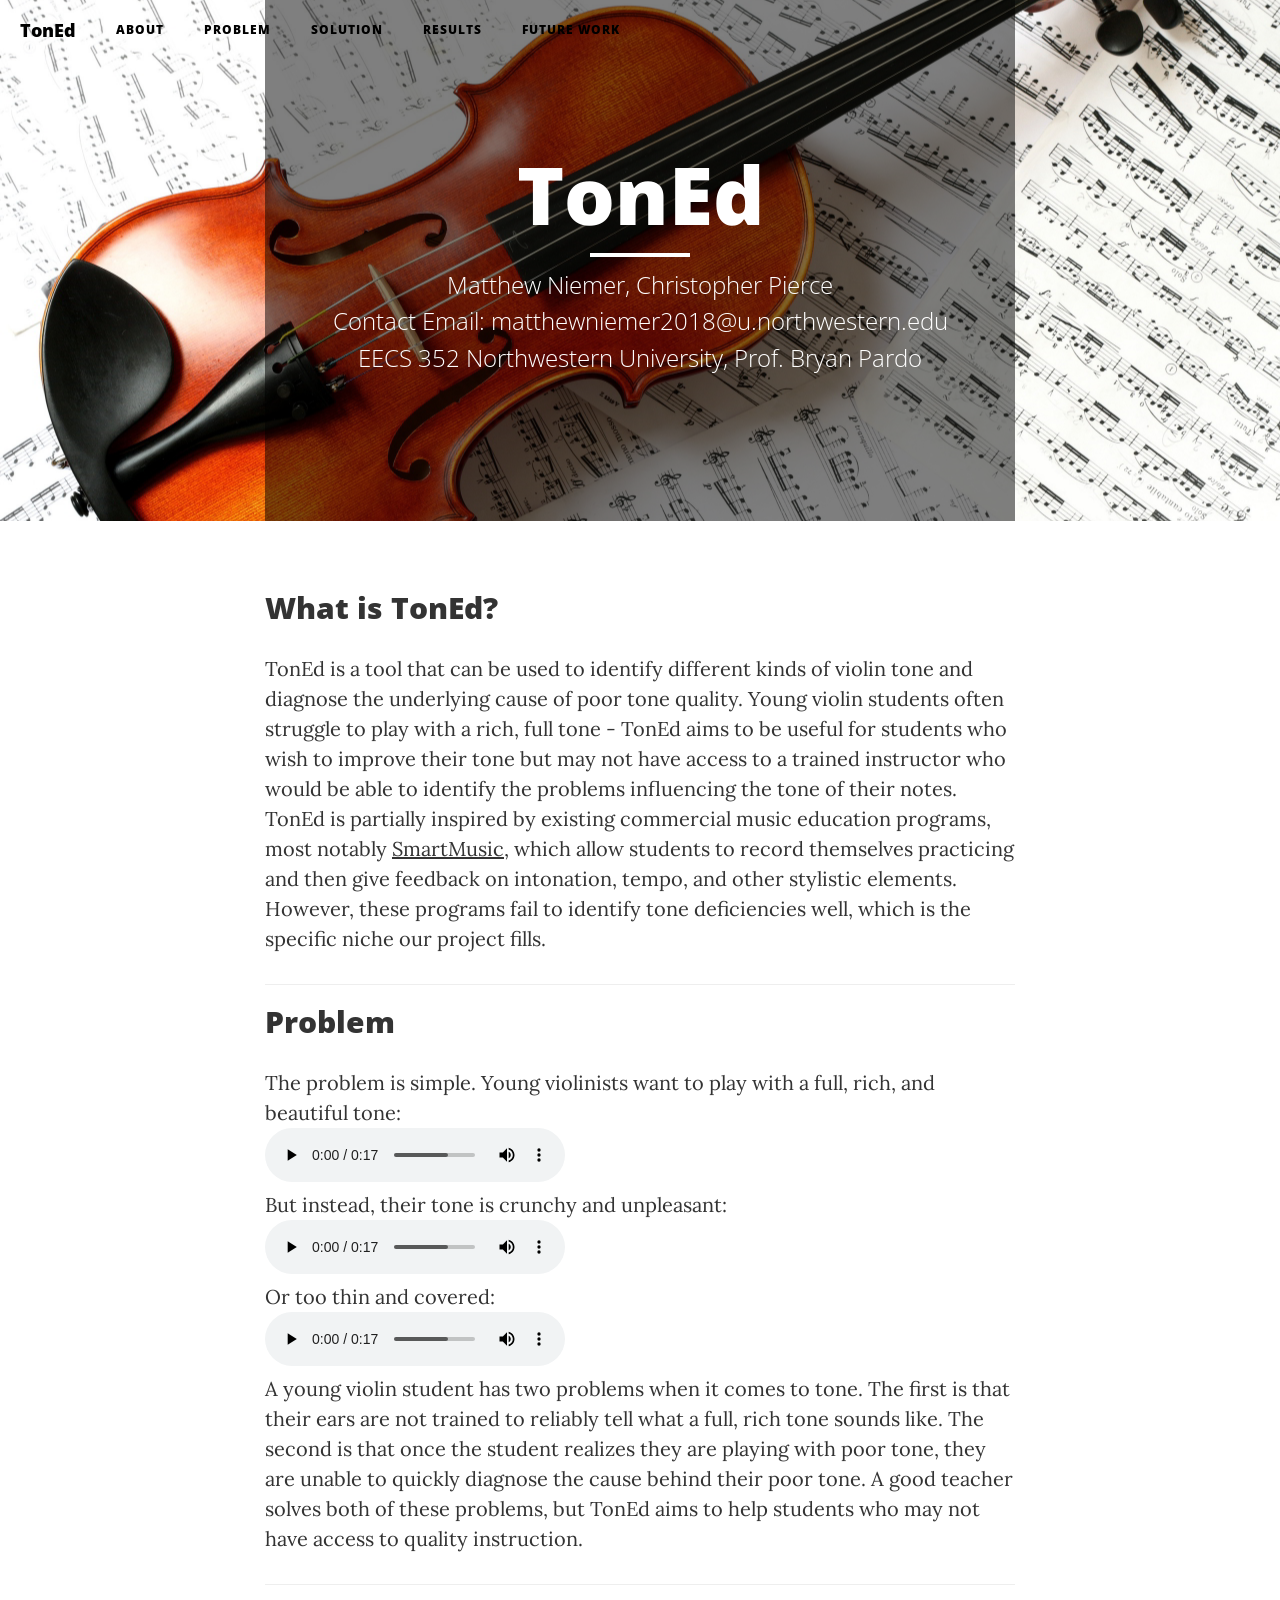
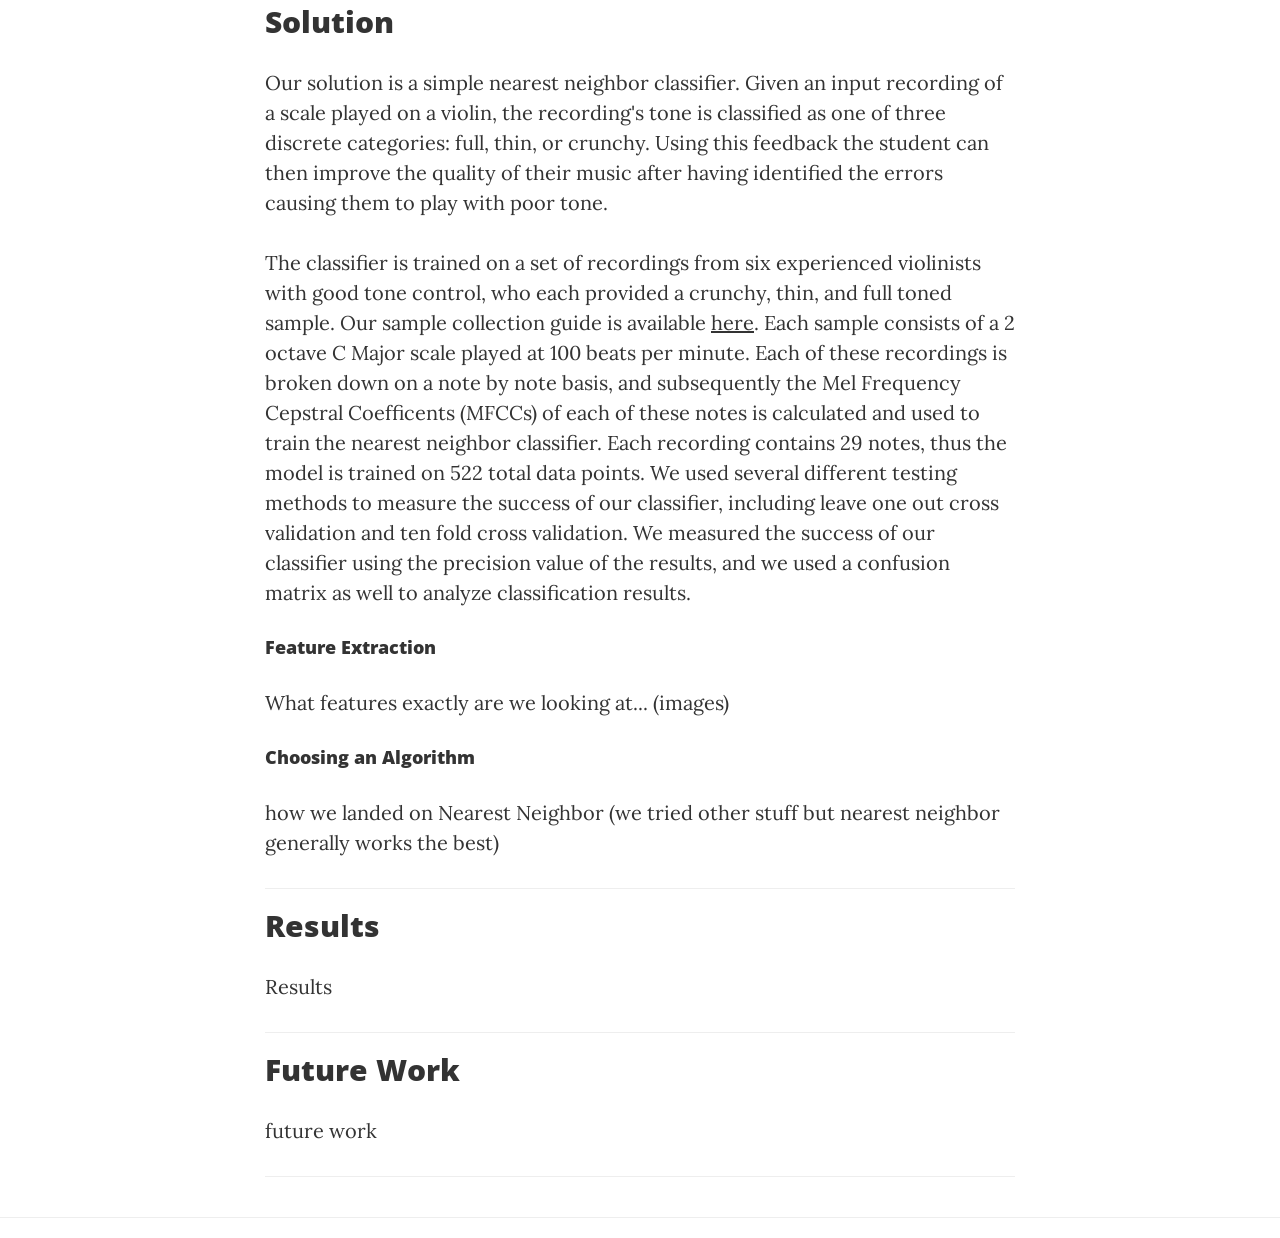
==== Website/index.html @ 3c1599a1 "add website content" ====
<!DOCTYPE html>
<html lang="en">

<head>

    <meta charset="utf-8">
    <meta http-equiv="X-UA-Compatible" content="IE=edge">
    <meta name="viewport" content="width=device-width, initial-scale=1">
    <meta name="description" content="">
    <meta name="author" content="">

    <title>TonEd: EECS 352 WQ 2017</title>

    <!-- Bootstrap Core CSS -->
    <link href="vendor/bootstrap/css/bootstrap.min.css" rel="stylesheet">

    <!-- Theme CSS -->
    <link href="css/clean-blog.css" rel="stylesheet">

    <!-- Custom Fonts -->
    <link href="vendor/font-awesome/css/font-awesome.min.css" rel="stylesheet" type="text/css">
    <link href='https://fonts.googleapis.com/css?family=Lora:400,700,400italic,700italic' rel='stylesheet' type='text/css'>
    <link href='https://fonts.googleapis.com/css?family=Open+Sans:300italic,400italic,600italic,700italic,800italic,400,300,600,700,800' rel='stylesheet' type='text/css'>

    <!-- HTML5 Shim and Respond.js IE8 support of HTML5 elements and media queries -->
    <!-- WARNING: Respond.js doesn't work if you view the page via file:// -->
    <!--[if lt IE 9]>
        <script src="https://oss.maxcdn.com/libs/html5shiv/3.7.0/html5shiv.js"></script>
        <script src="https://oss.maxcdn.com/libs/respond.js/1.4.2/respond.min.js"></script>
    <![endif]-->

</head>

<body>
    <nav class="navbar navbar-default navbar-custom navbar-fixed-top">
        <div class="container-fluid">
            <!-- Brand and toggle get grouped for better mobile display -->
            <div class="navbar-header page-scroll">
                <button type="button" class="navbar-toggle" data-toggle="collapse" data-target="#bs-example-navbar-collapse-1">
                    <span class="sr-only">Toggle navigation</span>
                    Menu <i class="fa fa-bars"></i>
                </button>
                <a class="navbar-brand" href="index.html">TonEd</a>
            </div>

            <!-- Collect the nav links, forms, and other content for toggling -->
            <div class="collapse navbar-collapse" id="bs-example-navbar-collapse-1">
                <ul class="nav navbar-nav navbar-left">
                    <li>
                        <a href="#About">About</a>
                    </li>
                    <li>
                        <a href="#Problem">Problem</a>
                    </li>
                    <li>
                        <a href="#Solution">Solution</a>
                    </li>
                    <li>
                        <a href="#Results">Results</a>
                    </li>
                    <li>
                        <a href="#FutureWork">Future Work</a>
                    </li>
                </ul>
            </div>
            <!-- /.navbar-collapse -->
        </div>
        <!-- /.container -->
    </nav>
    <!-- Page Header -->
    <!-- Set your background image for this header on the line below. -->
    <header class="intro-header" style="background-image: url('img/violin.jpg')">
        <div class="container">
            <div class="row">
                <div class="col-lg-8 col-lg-offset-2 col-md-10 col-md-offset-1">
                    <div class="site-heading">
                        <h1>TonEd</h1>
                        <hr class="small">
                        <span class="subheading">Matthew Niemer, Christopher Pierce</span>
                        <span class="subheading">Contact Email: matthewniemer2018@u.northwestern.edu</span>
                        <span class="subheading">EECS 352 Northwestern University, Prof. Bryan Pardo</span>
                    </div>
                </div>
            </div>
        </div>
    </header>

    <!-- Main Content -->
    <div class="container">
        <div class="row">
            <div class="col-lg-8 col-lg-offset-2 col-md-10 col-md-offset-1">
                <div class="post-preview">
                    <h2 class="post-title" id="About">
                        What is TonEd?
                    </h2>
                    <p> TonEd is a tool that can be used to identify different kinds of violin tone and diagnose the underlying cause of poor tone quality. Young violin students often struggle to play with a rich, full tone - TonEd aims to be useful for students who wish to improve their tone but may not have access to a trained instructor who would be able to identify the problems influencing the tone of their notes. TonEd is partially inspired by existing commercial music education programs, most notably <a href="http://smartmusic.com">SmartMusic</a>, which allow students to record themselves practicing and then give feedback on intonation, tempo, and other stylistic elements. However, these programs fail to identify tone deficiencies well, which is the specific niche our project fills. </p>
                </div>
                <hr>
                 <div class="post-preview">
                    <h2 class="post-title" id="Problem">
                        Problem

                    </h2>
                    <p> The problem is simple. Young violinists want to play with a full, rich, and beautiful tone:
                    <br>
                    <audio controls>
                    <source src = "../samples/MeganRenner_Full.wav" type = "audio/wav">
                    </audio>
                    <br>
                    But instead, their tone is crunchy and unpleasant:
                    <br>
                    <audio controls>
                    <source src = "../samples/JonHuang_Crunchy.wav" type = "audio/wav">
                    </audio>
                    <br>
                    Or too thin and covered:
                    <br>
                    <audio controls>
                    <source src = "../samples/JonHuang_Thin.wav" type = "audio/wav">
                    </audio>
                    <br>
                    A young violin student has two problems when it comes to tone. The first is that their ears are not trained to reliably tell what a full, rich tone sounds like. The second is that once the student realizes they are playing with poor tone, they are unable to quickly diagnose the cause behind their poor tone. A good teacher solves both of these problems, but TonEd aims to help students who may not have access to quality instruction.
                    </p>
                </div>
                <hr>
                <div class="post-preview">
                    <h2 class="post-title" id="Solution">
                        Solution
                    </h2>
                    <p> Our solution is a simple nearest neighbor classifier. Given an input recording of a scale played on a violin, the recording's tone is classified as one of three discrete categories: full, thin, or crunchy. Using this feedback the student can then improve the quality of their music after having identified the errors causing them to play with poor tone. 
                    </p>
                    <p>
                    The classifier is trained on a set of recordings from six experienced violinists with good tone control, who each provided a crunchy, thin, and full toned sample. Our sample collection guide is available <a href="TonEdSampleCollection.pdf">here</a>. Each sample consists of a 2 octave C Major scale played at 100 beats per minute. Each of these recordings is broken down on a note by note basis, and subsequently the Mel Frequency Cepstral Coefficents (MFCCs) of each of these notes is calculated and used to train the nearest neighbor classifier. Each recording contains 29 notes, thus the model is trained on 522 total data points. We used several different testing methods to measure the success of our classifier, including leave one out cross validation and ten fold cross validation. We measured the success of our classifier using the precision value of the results, and we used a confusion matrix as well to analyze classification results.
                    </p>
                    <h4>
                    Feature Extraction
                    </h4>
                    <p>
                    What features exactly are we looking at... (images)
                    </p>
                    <h4>
                    Choosing an Algorithm
                    </h4>
                    <p>
                    how we landed on Nearest Neighbor (we tried other stuff but nearest neighbor generally works the best)
                    </p>

                </div>
                <hr>
                <div class="post-preview">
                    <h2 class="post-title" id="Results">
                        Results
                    </h2>
                    <p> Results
                    </p>
                </div>
                <hr>
                <div class="post-preview">
                    <h2 class="post-title" id="FutureWork">
                        Future Work
                    </h2>
                    <p> future work 
                    </p>
                </div>
                <hr>

            </div>
        </div>
    </div>

    <hr>

    <!-- jQuery -->
    <script src="vendor/jquery/jquery.min.js"></script>

    <!-- Bootstrap Core JavaScript -->
    <script src="vendor/bootstrap/js/bootstrap.min.js"></script>

    <!-- Contact Form JavaScript -->
    <script src="js/jqBootstrapValidation.js"></script>
    <script src="js/contact_me.js"></script>

    <!-- Theme JavaScript -->
    <script src="js/clean-blog.min.js"></script>

</body>

</html>
---- Website/css/clean-blog.css ----
/*!
 * Start Bootstrap - Clean Blog v3.3.7+1 (http://startbootstrap.com/template-overviews/clean-blog)
 * Copyright 2013-2017 Start Bootstrap
 * Licensed under MIT (https://github.com/BlackrockDigital/startbootstrap/blob/gh-pages/LICENSE)
 */
body {
  font-family: 'Lora', 'Times New Roman', serif;
  font-size: 20px;
  color: #333333;
}
p {
  line-height: 1.5;
  margin: 30px 0;
}
p a {
  text-decoration: underline;
}
h1,
h2,
h3,
h4,
h5,
h6 {
  font-family: 'Open Sans', 'Helvetica Neue', Helvetica, Arial, sans-serif;
  font-weight: 800;
}
a {
  color: #333333;
}
a:hover,
a:focus {
  color: #0085A1;
}
a img:hover,
a img:focus {
  cursor: zoom-in;
}
blockquote {
  color: #777777;
  font-style: italic;
}
hr.small {
  max-width: 100px;
  margin: 15px auto;
  border-width: 4px;
  border-color: white;
}
.navbar-custom {
  position: absolute;
  top: 0;
  left: 0;
  width: 100%;
  z-index: 3;
  font-family: 'Open Sans', 'Helvetica Neue', Helvetica, Arial, sans-serif;
}
.navbar-custom .navbar-brand {
  font-weight: 800;
}
.navbar-custom .navbar-header .navbar-toggle {
  color: black;
  font-weight: 800;
  text-transform: uppercase;
  font-size: 12px;
}
.navbar-custom .nav li a {
  text-transform: uppercase;
  font-size: 12px;
  font-weight: 800;
  letter-spacing: 1px;
}
@media only screen and (min-width: 768px) {
  .navbar-custom {
    background: transparent;
    border-bottom: 1px solid transparent;
  }
  .navbar-custom .navbar-brand {
    color: black;
    padding: 20px;
  }
  .navbar-custom .navbar-brand:hover,
  .navbar-custom .navbar-brand:focus {
    color: gray;
  }
  .navbar-custom .nav li a {
    color: black;
    padding: 20px;
  }
  .navbar-custom .nav li a:hover,
  .navbar-custom .nav li a:focus {
    color: gray;
  }
  .navbar-custom .nav li ul.dropdown-menu a {
    color: #333333;
  }
  .navbar-custom .nav li ul.dropdown-menu a:hover,
  .navbar-custom .nav li ul.dropdown-menu a:focus {
    color: gray;
  }
}
@media only screen and (min-width: 1170px) {
  .navbar-custom {
    -webkit-transition: background-color 0.3s;
    -moz-transition: background-color 0.3s;
    transition: background-color 0.3s;
    /* Force Hardware Acceleration in WebKit */
    -webkit-transform: translate3d(0, 0, 0);
    -moz-transform: translate3d(0, 0, 0);
    -ms-transform: translate3d(0, 0, 0);
    -o-transform: translate3d(0, 0, 0);
    transform: translate3d(0, 0, 0);
    -webkit-backface-visibility: hidden;
    backface-visibility: hidden;
  }
  .navbar-custom.is-fixed {
    /* when the user scrolls down, we hide the header right above the viewport */
    position: fixed;
    top: -61px;
    background-color: rgba(255, 255, 255, 0.9);
    border-bottom: 1px solid #f2f2f2;
    -webkit-transition: -webkit-transform 0.3s;
    -moz-transition: -moz-transform 0.3s;
    transition: transform 0.3s;
  }
  .navbar-custom.is-fixed .navbar-brand {
    color: #333333;
  }
  .navbar-custom.is-fixed .navbar-brand:hover,
  .navbar-custom.is-fixed .navbar-brand:focus {
    color: gray;
  }
  .navbar-custom.is-fixed .nav li a {
    color: #333333;
  }
  .navbar-custom.is-fixed .nav li a:hover,
  .navbar-custom.is-fixed .nav li a:focus {
    color: gray;
  }
  .navbar-custom.is-visible {
    /* if the user changes the scrolling direction, we show the header */
    -webkit-transform: translate3d(0, 100%, 0);
    -moz-transform: translate3d(0, 100%, 0);
    -ms-transform: translate3d(0, 100%, 0);
    -o-transform: translate3d(0, 100%, 0);
    transform: translate3d(0, 100%, 0);
  }
}
.intro-header {
  background-color: #777777;
  background: no-repeat center center;
  background-attachment: scroll;
  -webkit-background-size: cover;
  -moz-background-size: cover;
  background-size: cover;
  -o-background-size: cover;
  margin-bottom: 50px;
}
.intro-header .site-heading,
.intro-header .post-heading,
.intro-header .page-heading {
  padding: 100px 0 50px;
  color: white;
  background-color: rgba(0,0,0,0.5);

}
@media only screen and (min-width: 768px) {
  .intro-header .site-heading,
  .intro-header .post-heading,
  .intro-header .page-heading {
    padding: 150px 0;
  }
}
.intro-header .site-heading,
.intro-header .page-heading {
  text-align: center;
}
.intro-header .site-heading h1,
.intro-header .page-heading h1 {
  margin-top: 0;
  font-size: 50px;
}
.intro-header .site-heading .subheading,
.intro-header .page-heading .subheading {
  font-size: 24px;
  line-height: 1.1;
  display: block;
  font-family: 'Open Sans', 'Helvetica Neue', Helvetica, Arial, sans-serif;
  font-weight: 300;
  margin: 10px 0 0;
}
@media only screen and (min-width: 768px) {
  .intro-header .site-heading h1,
  .intro-header .page-heading h1 {
    font-size: 80px;
  }
}
.intro-header .post-heading h1 {
  font-size: 35px;
}
.intro-header .post-heading .subheading,
.intro-header .post-heading .meta {
  line-height: 1.1;
  display: block;
}
.intro-header .post-heading .subheading {
  font-family: 'Open Sans', 'Helvetica Neue', Helvetica, Arial, sans-serif;
  font-size: 24px;
  margin: 10px 0 30px;
  font-weight: 600;
}
.intro-header .post-heading .meta {
  font-family: 'Lora', 'Times New Roman', serif;
  font-style: italic;
  font-weight: 300;
  font-size: 20px;
}
.intro-header .post-heading .meta a {
  color: white;
}
@media only screen and (min-width: 768px) {
  .intro-header .post-heading h1 {
    font-size: 55px;
  }
  .intro-header .post-heading .subheading {
    font-size: 30px;
  }
}
.post-preview > a {
  color: #333333;
}
.post-preview > a:hover,
.post-preview > a:focus {
  text-decoration: none;
  color: #0085A1;
}
.post-preview > a > .post-title {
  font-size: 30px;
  margin-top: 30px;
  margin-bottom: 10px;
}
.post-preview > a > .post-subtitle {
  margin: 0;
  font-weight: 300;
  margin-bottom: 10px;
}
.post-preview > .post-meta {
  color: #777777;
  font-size: 18px;
  font-style: italic;
  margin-top: 0;
}
.post-preview > .post-meta > a {
  text-decoration: none;
  color: #333333;
}
.post-preview > .post-meta > a:hover,
.post-preview > .post-meta > a:focus {
  color: #0085A1;
  text-decoration: underline;
}
@media only screen and (min-width: 768px) {
  .post-preview > a > .post-title {
    font-size: 36px;
  }
}
.section-heading {
  font-size: 36px;
  margin-top: 60px;
  font-weight: 700;
}
.caption {
  text-align: center;
  font-size: 14px;
  padding: 10px;
  font-style: italic;
  margin: 0;
  display: block;
  border-bottom-right-radius: 5px;
  border-bottom-left-radius: 5px;
}
footer {
  padding: 50px 0 65px;
}
footer .list-inline {
  margin: 0;
  padding: 0;
}
footer .copyright {
  font-size: 14px;
  text-align: center;
  margin-bottom: 0;
}
.floating-label-form-group {
  font-size: 14px;
  position: relative;
  margin-bottom: 0;
  padding-bottom: 0.5em;
  border-bottom: 1px solid #eeeeee;
}
.floating-label-form-group input,
.floating-label-form-group textarea {
  z-index: 1;
  position: relative;
  padding-right: 0;
  padding-left: 0;
  border: none;
  border-radius: 0;
  font-size: 1.5em;
  background: none;
  box-shadow: none !important;
  resize: none;
}
.floating-label-form-group label {
  display: block;
  z-index: 0;
  position: relative;
  top: 2em;
  margin: 0;
  font-size: 0.85em;
  line-height: 1.764705882em;
  vertical-align: middle;
  vertical-align: baseline;
  opacity: 0;
  -webkit-transition: top 0.3s ease,opacity 0.3s ease;
  -moz-transition: top 0.3s ease,opacity 0.3s ease;
  -ms-transition: top 0.3s ease,opacity 0.3s ease;
  transition: top 0.3s ease,opacity 0.3s ease;
}
.floating-label-form-group::not(:first-child) {
  padding-left: 14px;
  border-left: 1px solid #eeeeee;
}
.floating-label-form-group-with-value label {
  top: 0;
  opacity: 1;
}
.floating-label-form-group-with-focus label {
  color: #0085A1;
}
form .row:first-child .floating-label-form-group {
  border-top: 1px solid #eeeeee;
}
.btn {
  font-family: 'Open Sans', 'Helvetica Neue', Helvetica, Arial, sans-serif;
  text-transform: uppercase;
  font-size: 14px;
  font-weight: 800;
  letter-spacing: 1px;
  border-radius: 0;
  padding: 15px 25px;
}
.btn-lg {
  font-size: 16px;
  padding: 25px 35px;
}
.btn-default:hover,
.btn-default:focus {
  background-color: #0085A1;
  border: 1px solid #0085A1;
  color: white;
}
.pager {
  margin: 20px 0 0;
}
.pager li > a,
.pager li > span {
  font-family: 'Open Sans', 'Helvetica Neue', Helvetica, Arial, sans-serif;
  text-transform: uppercase;
  font-size: 14px;
  font-weight: 800;
  letter-spacing: 1px;
  padding: 15px 25px;
  background-color: white;
  border-radius: 0;
}
.pager li > a:hover,
.pager li > a:focus {
  color: white;
  background-color: #0085A1;
  border: 1px solid #0085A1;
}
.pager .disabled > a,
.pager .disabled > a:hover,
.pager .disabled > a:focus,
.pager .disabled > span {
  color: #777777;
  background-color: #333333;
  cursor: not-allowed;
}
::-moz-selection {
  color: white;
  text-shadow: none;
  background: #0085A1;
}
::selection {
  color: white;
  text-shadow: none;
  background: #0085A1;
}
img::selection {
  color: white;
  background: transparent;
}
img::-moz-selection {
  color: white;
  background: transparent;
}
body {
  -webkit-tap-highlight-color: #0085A1;
}
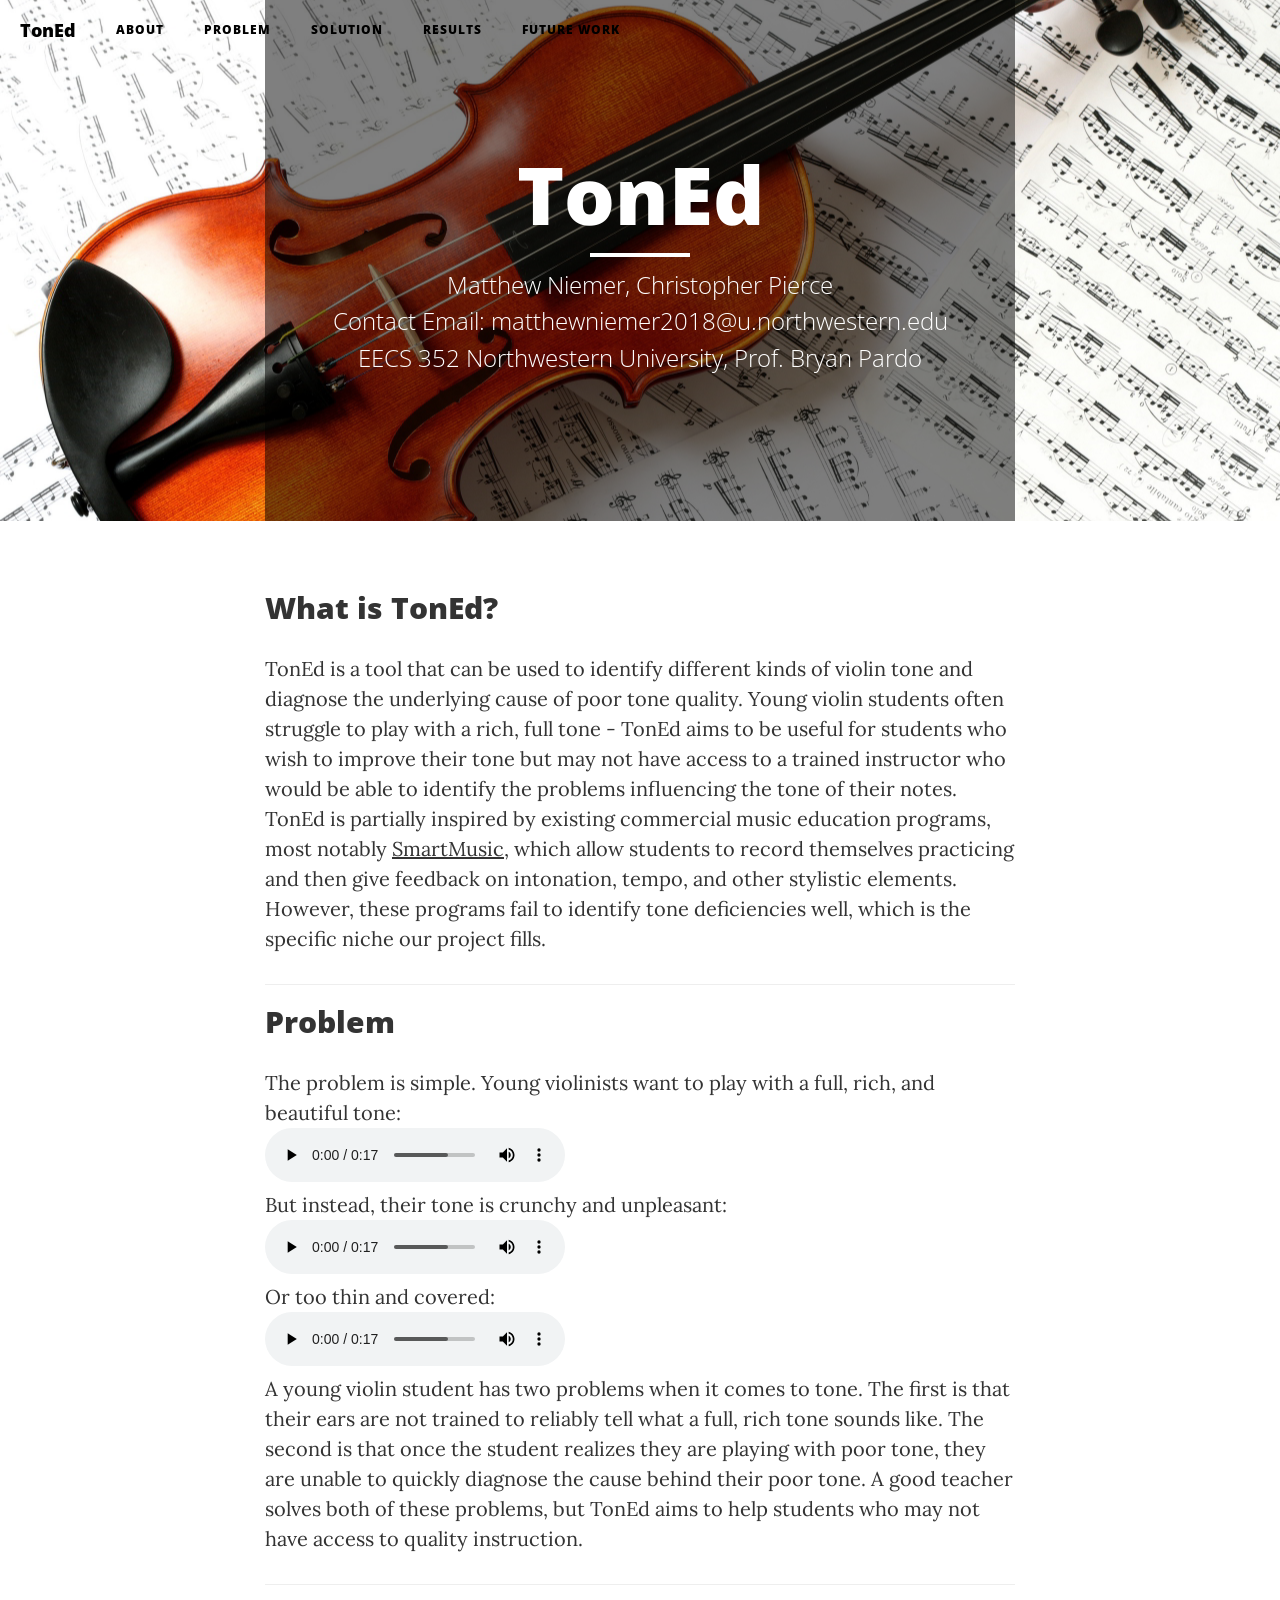
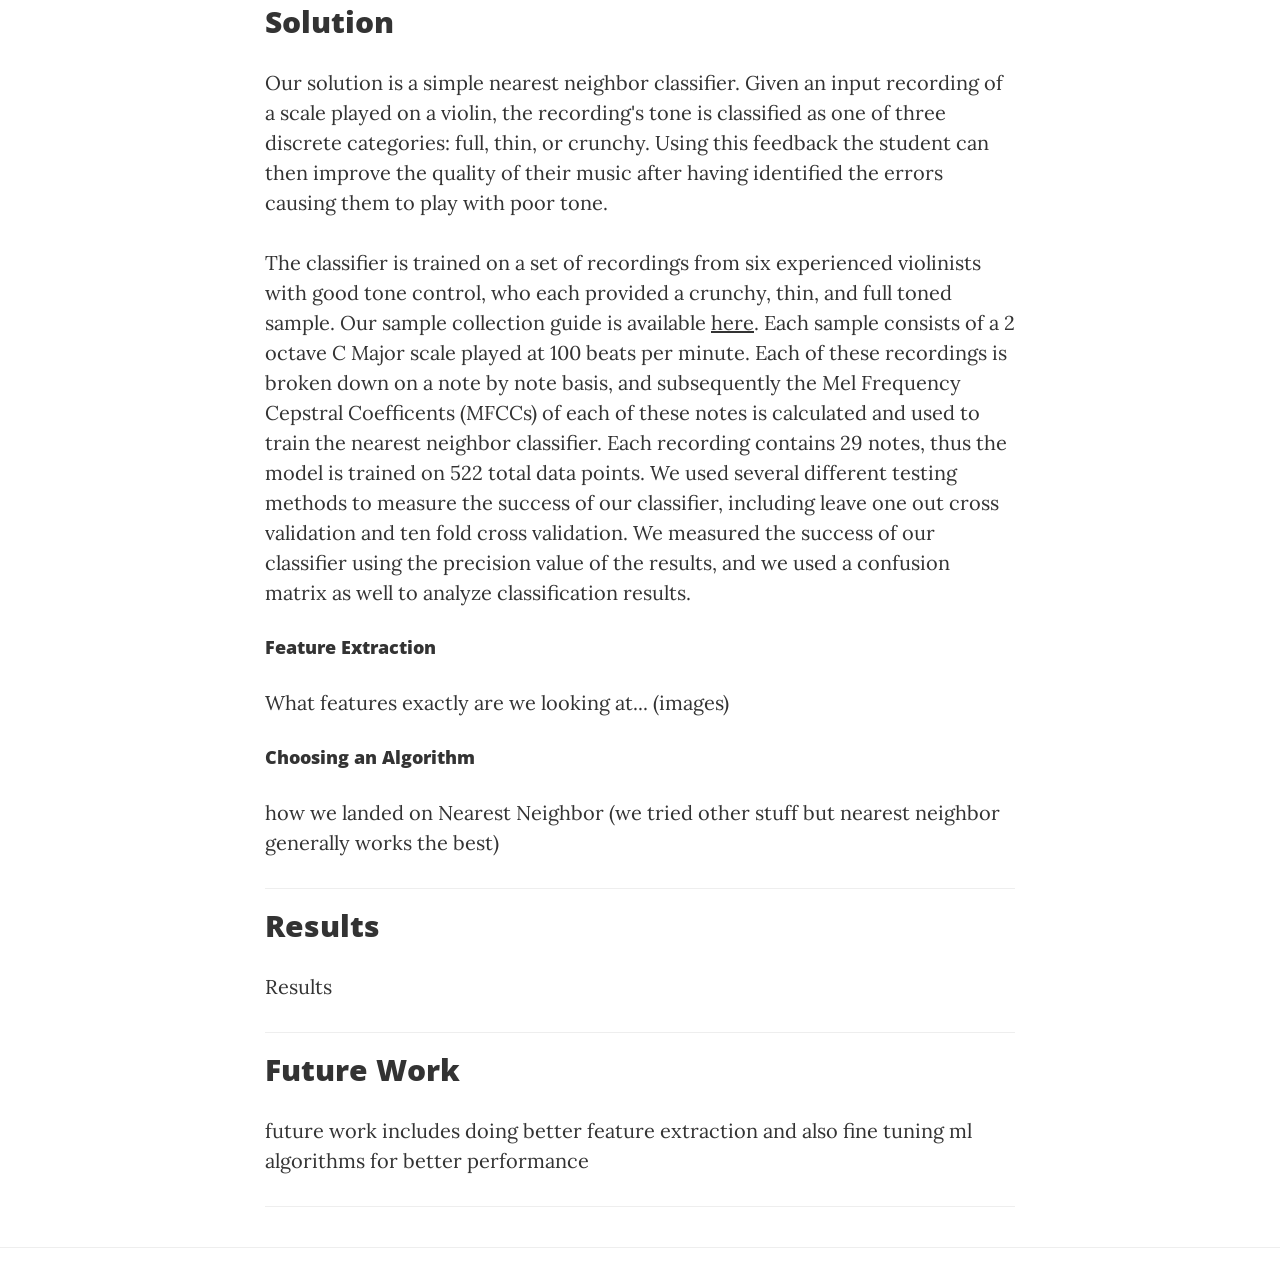
==== commit fce2f6ff: "minor" ====
--- a/Website/index.html
+++ b/Website/index.html
@@ -159,7 +159,7 @@
                     <h2 class="post-title" id="FutureWork">
                         Future Work
                     </h2>
-                    <p> future work 
+                    <p> future work includes doing better feature extraction and also fine tuning ml algorithms for better performance
                     </p>
                 </div>
                 <hr>
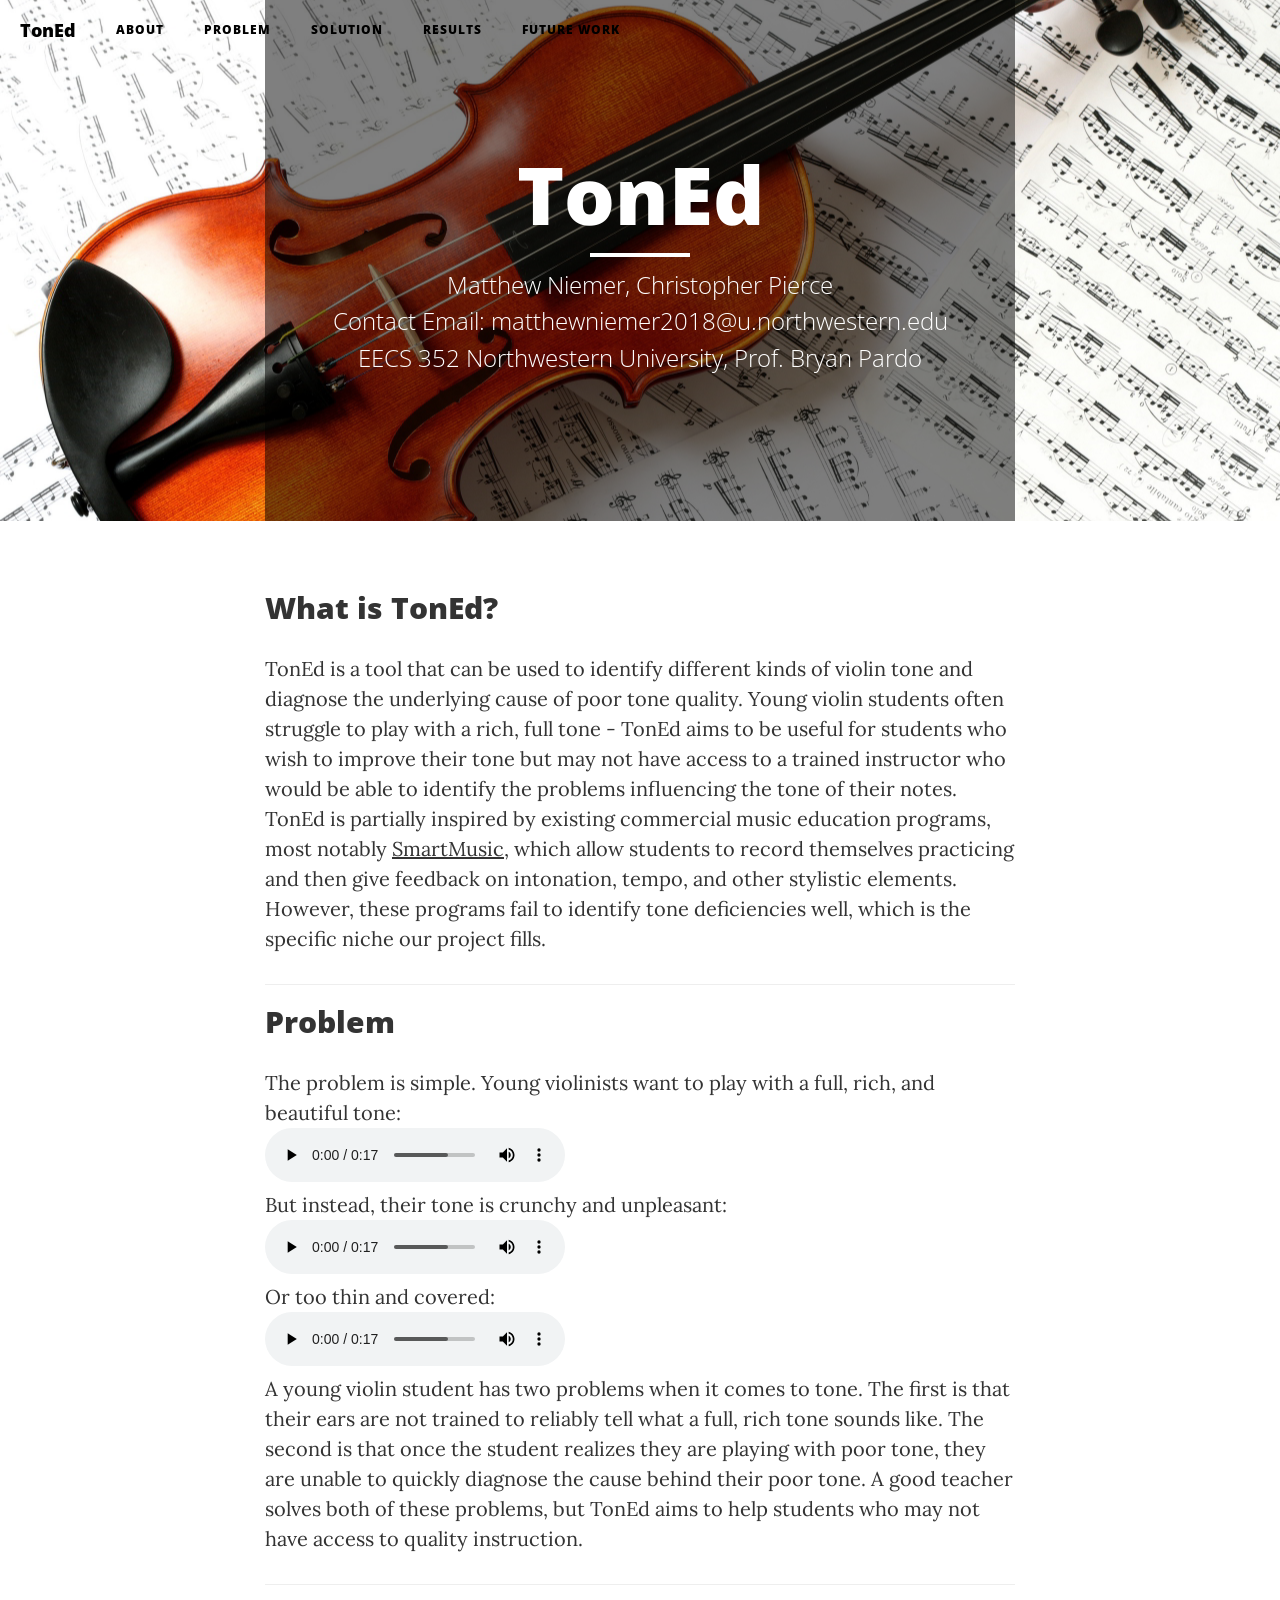
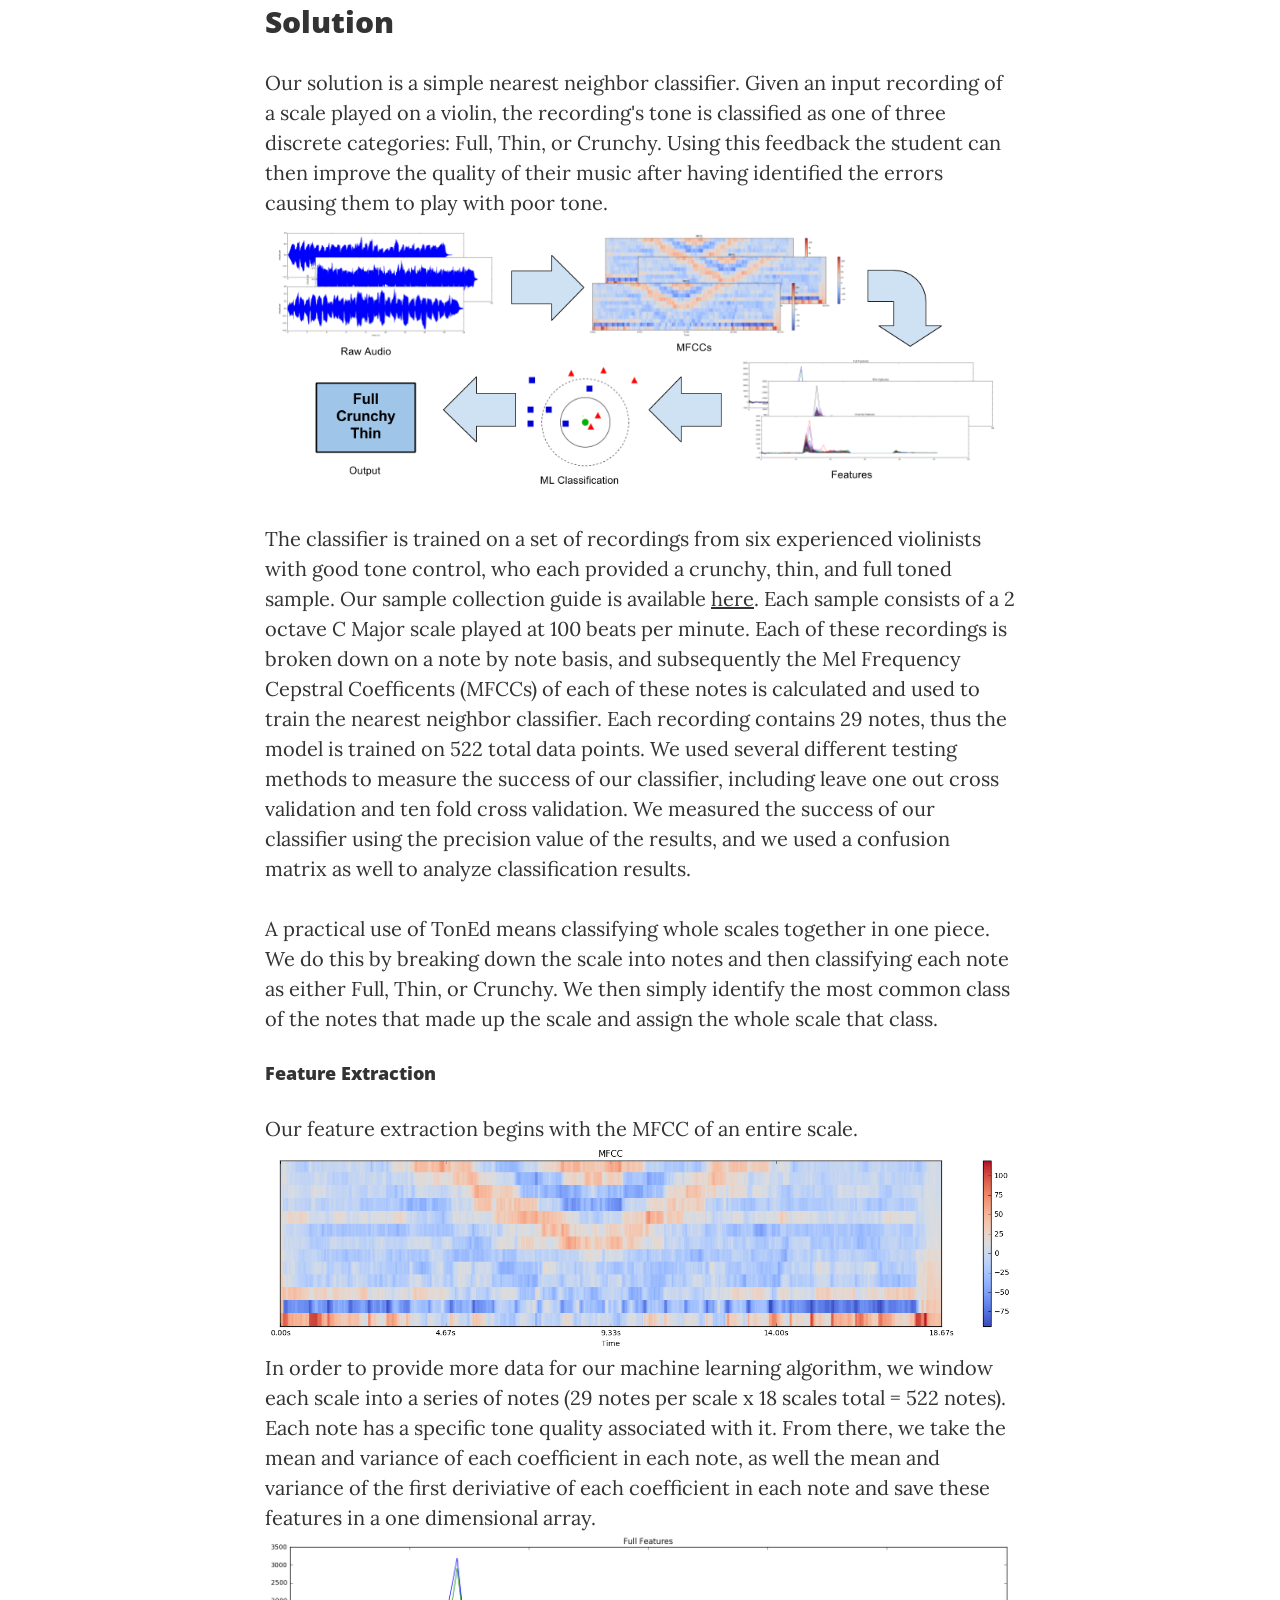
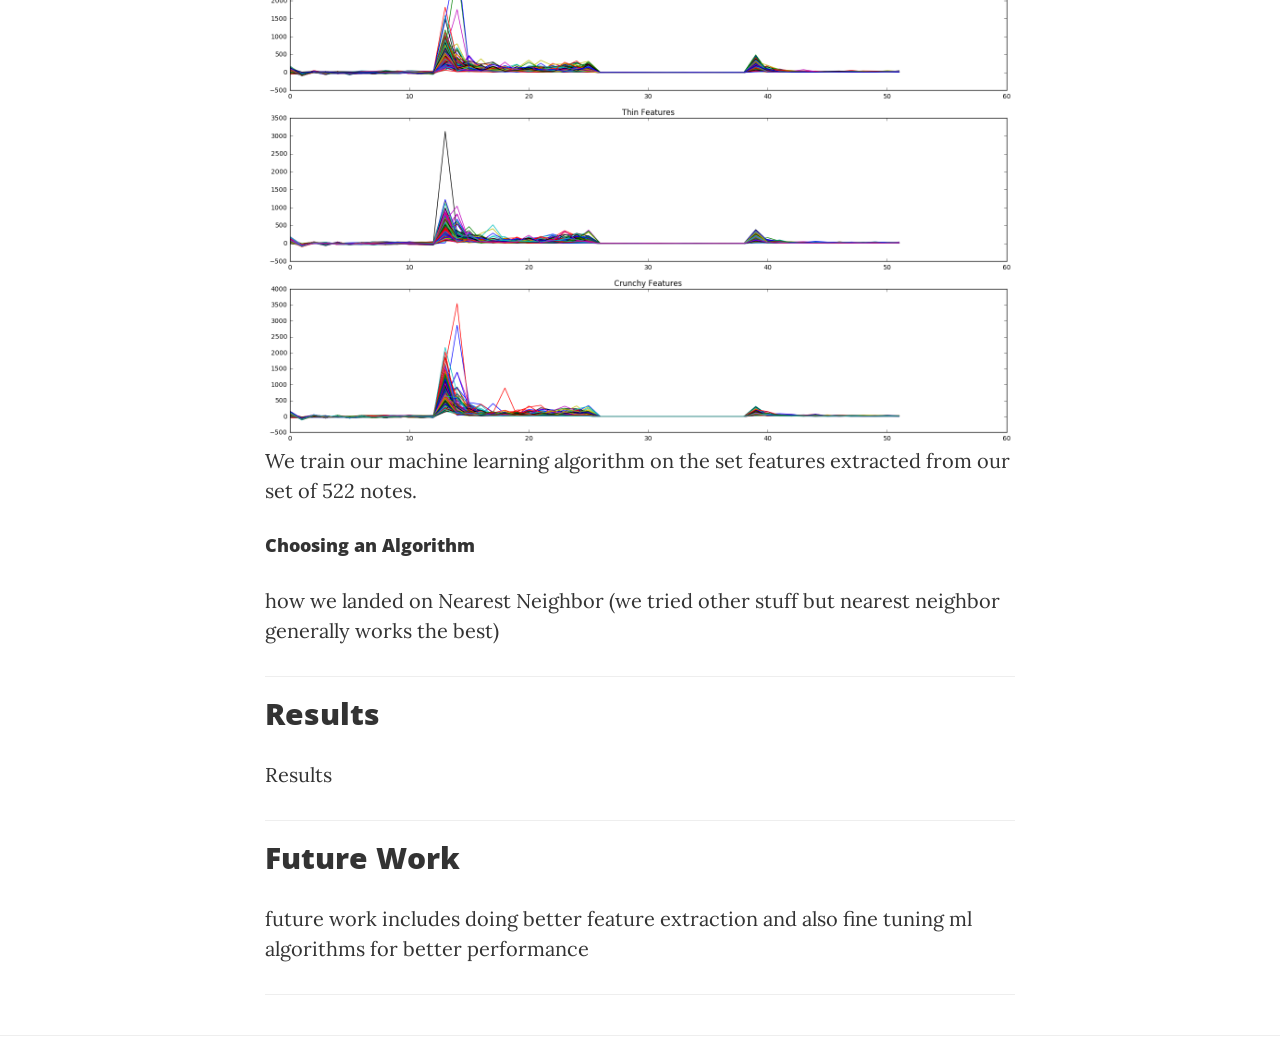
==== commit dee8fc57: "more content" ====
--- a/Website/index.html
+++ b/Website/index.html
@@ -127,16 +127,26 @@
                     <h2 class="post-title" id="Solution">
                         Solution
                     </h2>
-                    <p> Our solution is a simple nearest neighbor classifier. Given an input recording of a scale played on a violin, the recording's tone is classified as one of three discrete categories: full, thin, or crunchy. Using this feedback the student can then improve the quality of their music after having identified the errors causing them to play with poor tone. 
+                    <p> Our solution is a simple nearest neighbor classifier. Given an input recording of a scale played on a violin, the recording's tone is classified as one of three discrete categories: Full, Thin, or Crunchy. Using this feedback the student can then improve the quality of their music after having identified the errors causing them to play with poor tone. 
+                    <img src='img/flowchart.png' style='width: 100%; height: auto'>
                     </p>
                     <p>
                     The classifier is trained on a set of recordings from six experienced violinists with good tone control, who each provided a crunchy, thin, and full toned sample. Our sample collection guide is available <a href="TonEdSampleCollection.pdf">here</a>. Each sample consists of a 2 octave C Major scale played at 100 beats per minute. Each of these recordings is broken down on a note by note basis, and subsequently the Mel Frequency Cepstral Coefficents (MFCCs) of each of these notes is calculated and used to train the nearest neighbor classifier. Each recording contains 29 notes, thus the model is trained on 522 total data points. We used several different testing methods to measure the success of our classifier, including leave one out cross validation and ten fold cross validation. We measured the success of our classifier using the precision value of the results, and we used a confusion matrix as well to analyze classification results.
+                    </p>
+                    <p>
+                    A practical use of TonEd means classifying whole scales together in one piece. We do this by breaking down the scale into notes and then classifying each note as either Full, Thin, or Crunchy. We then simply identify the most common class of the notes that made up the scale and assign the whole scale that class.
                     </p>
                     <h4>
                     Feature Extraction
                     </h4>
                     <p>
-                    What features exactly are we looking at... (images)
+                    Our feature extraction begins with the MFCC of an entire scale.
+                    <img src='img/MFCC.png' style='width: 100%; height: auto'>
+                    In order to provide more data for our machine learning algorithm, we window each scale into a series of notes (29 notes per scale x 18 scales total = 522 notes). Each note has a specific tone quality associated with it. From there, we take the mean and variance of each coefficient in each note, as well the mean and variance of the first deriviative of each coefficient in each note and save these features in a one dimensional array.
+                    <img src='img/full_features.png' style='width: 100%; height: auto'>
+                    <img src='img/thin_features.png' style='width: 100%; height: auto'>
+                    <img src='img/crunchy_features.png' style='width: 100%; height: auto'>
+                    We train our machine learning algorithm on the set features extracted from our set of 522 notes.
                     </p>
                     <h4>
                     Choosing an Algorithm
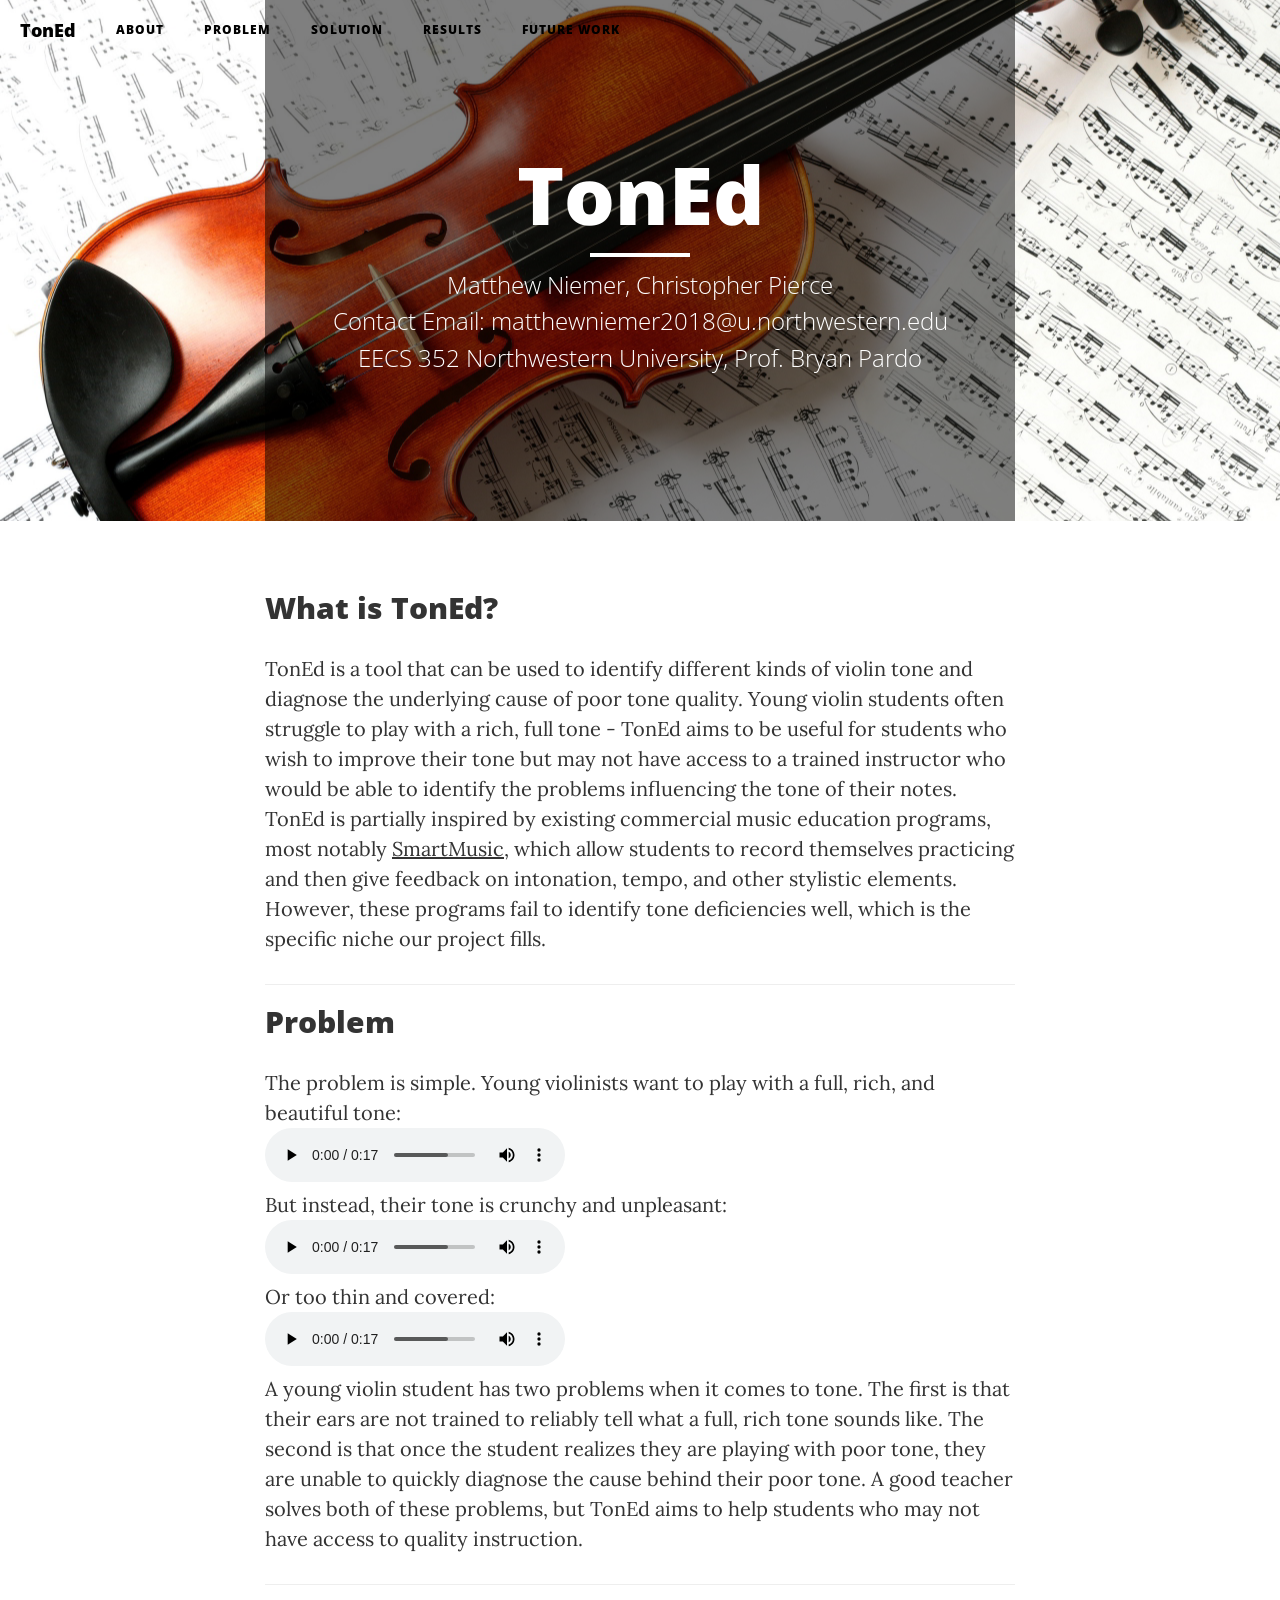
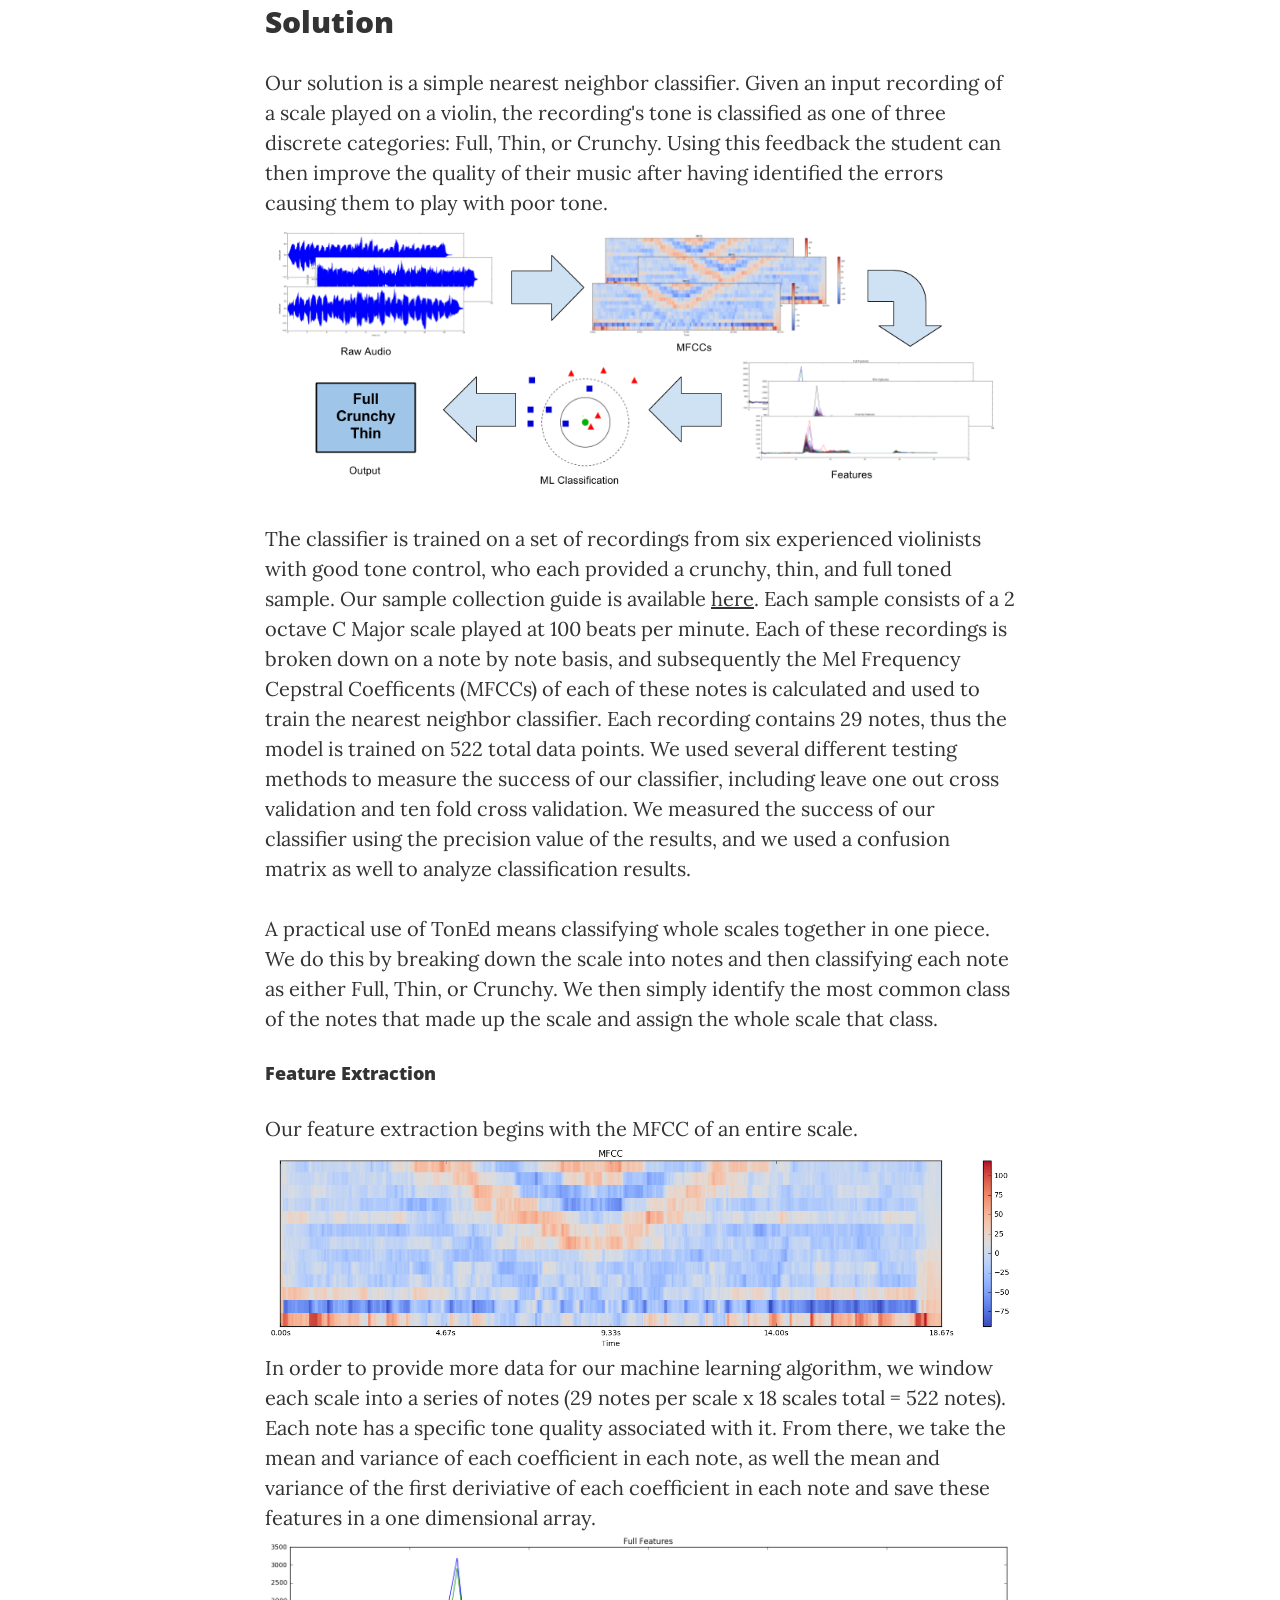
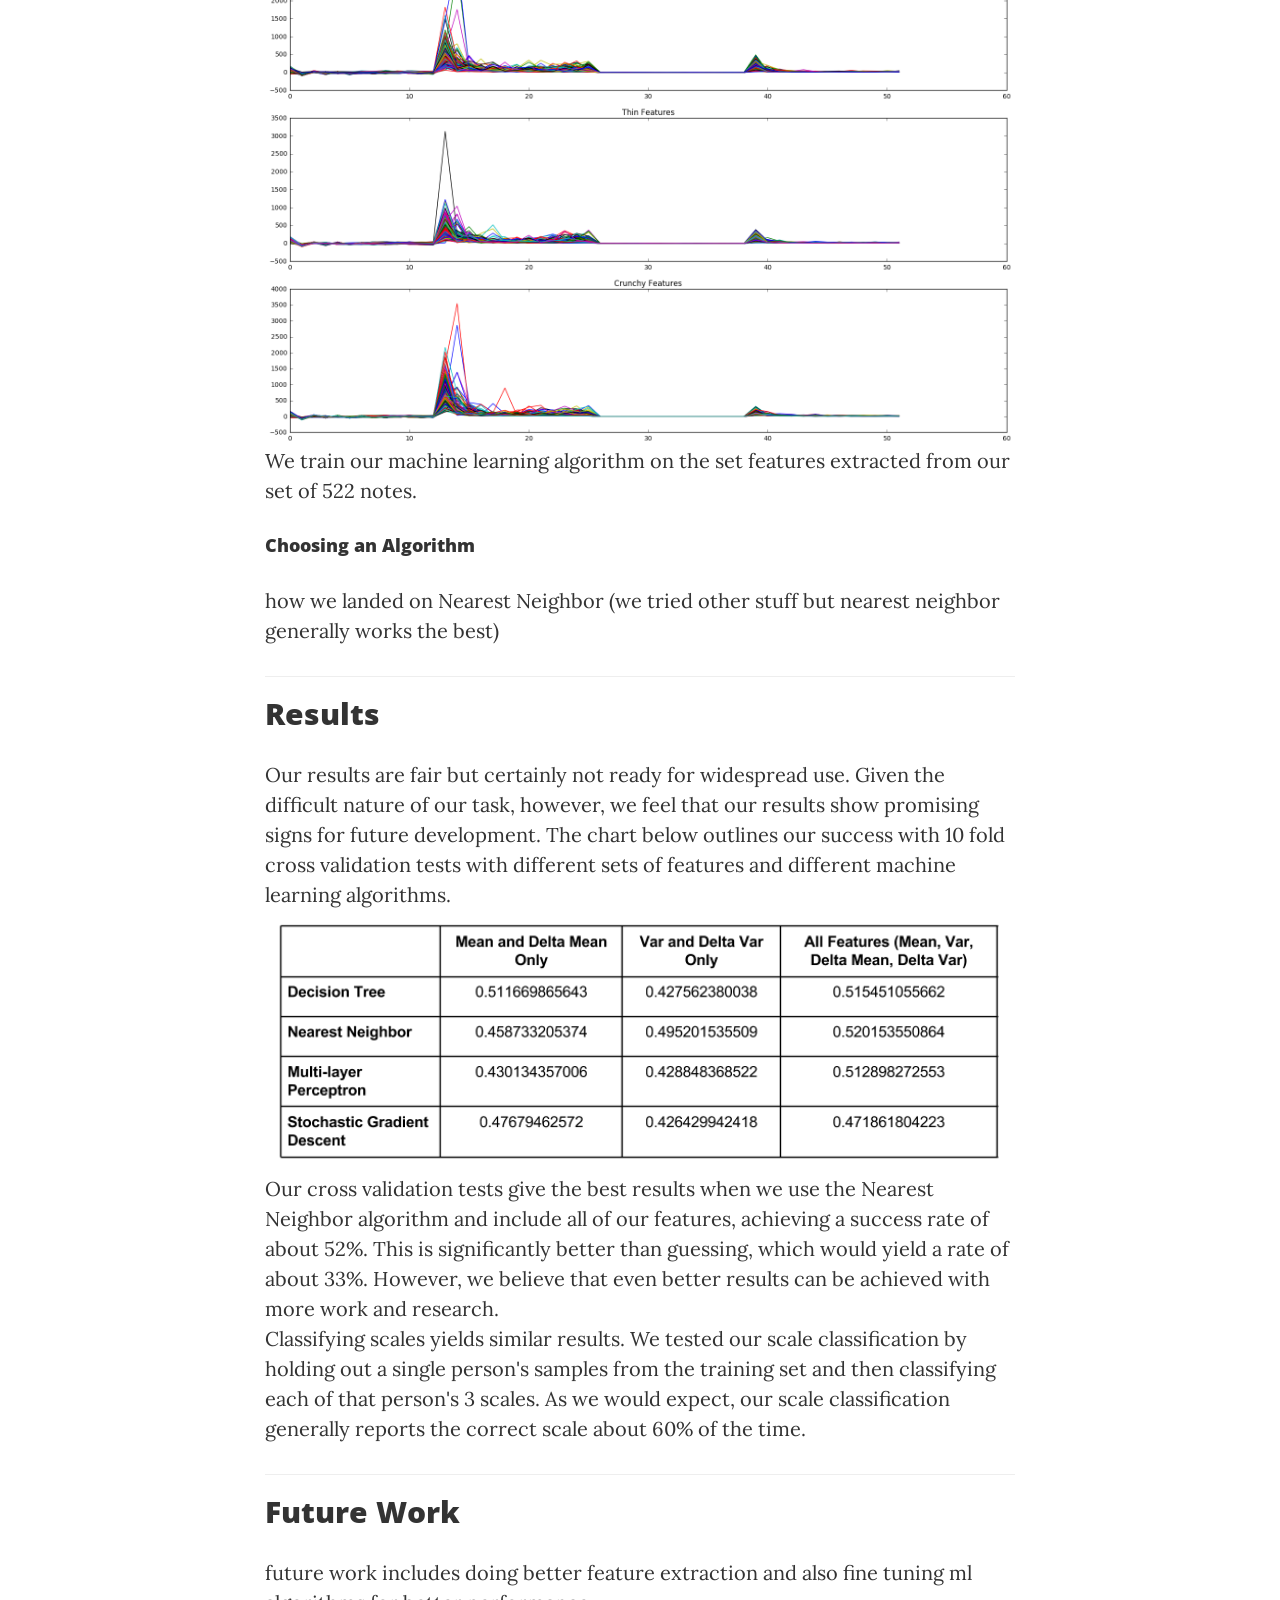
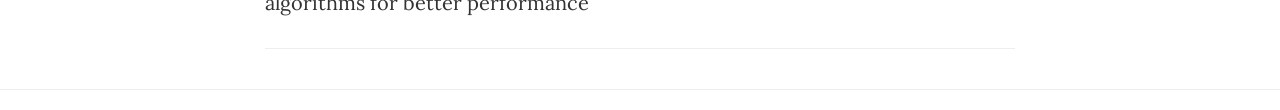
==== commit 18c372d8: "more more more" ====
--- a/Website/index.html
+++ b/Website/index.html
@@ -161,7 +161,11 @@
                     <h2 class="post-title" id="Results">
                         Results
                     </h2>
-                    <p> Results
+                    <p> Our results are fair but certainly not ready for widespread use. Given the difficult nature of our task, however, we feel that our results show promising signs for future development. The chart below outlines our success with 10 fold cross validation tests with different sets of features and different machine learning algorithms.
+                    <img src='img/results.png' style='width: 100%; height: auto'>
+                    Our cross validation tests give the best results when we use the Nearest Neighbor algorithm and include all of our features, achieving a success rate of about 52%. This is significantly better than guessing, which would yield a rate of about 33%. However, we believe that even better results can be achieved with more work and research.
+                    <br>
+                    Classifying scales yields similar results. We tested our scale classification by holding out a single person's samples from the training set and then classifying each of that person's 3 scales. As we would expect, our scale classification generally reports the correct scale about 60% of the time.
                     </p>
                 </div>
                 <hr>
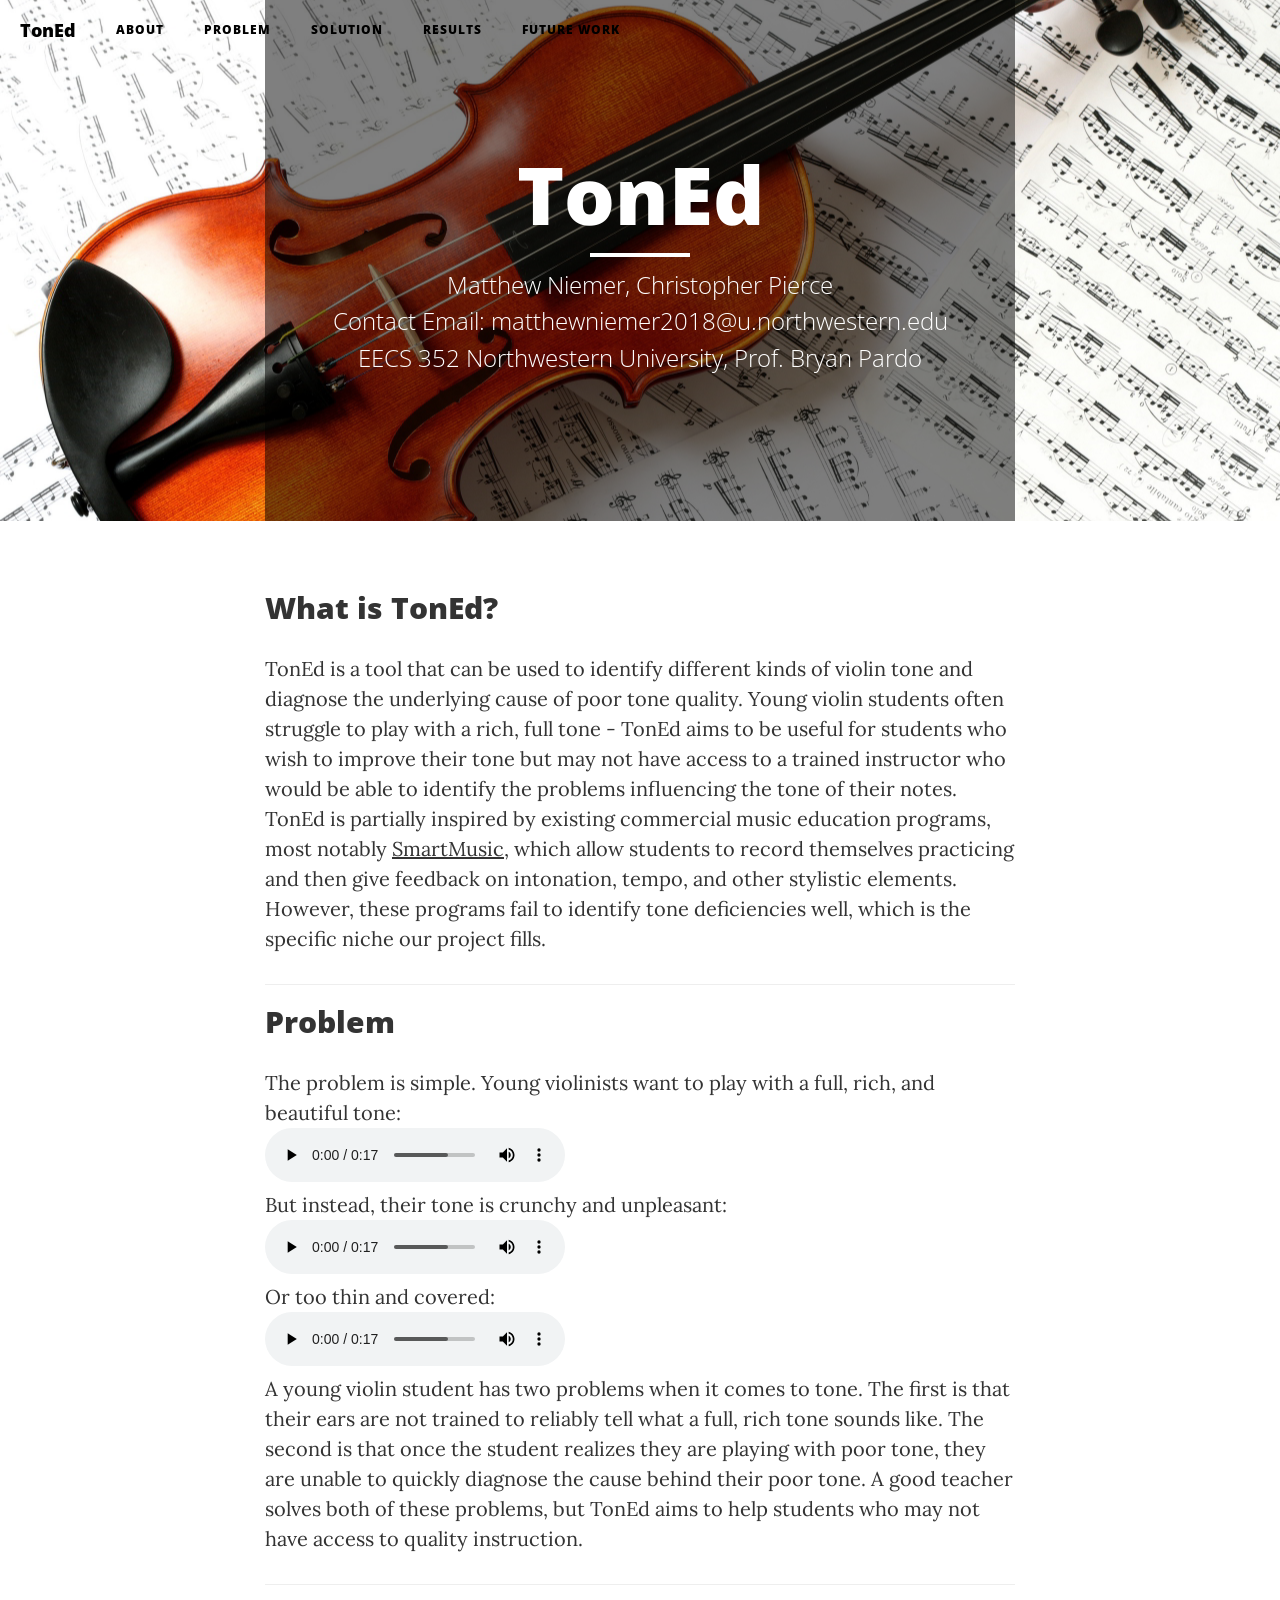
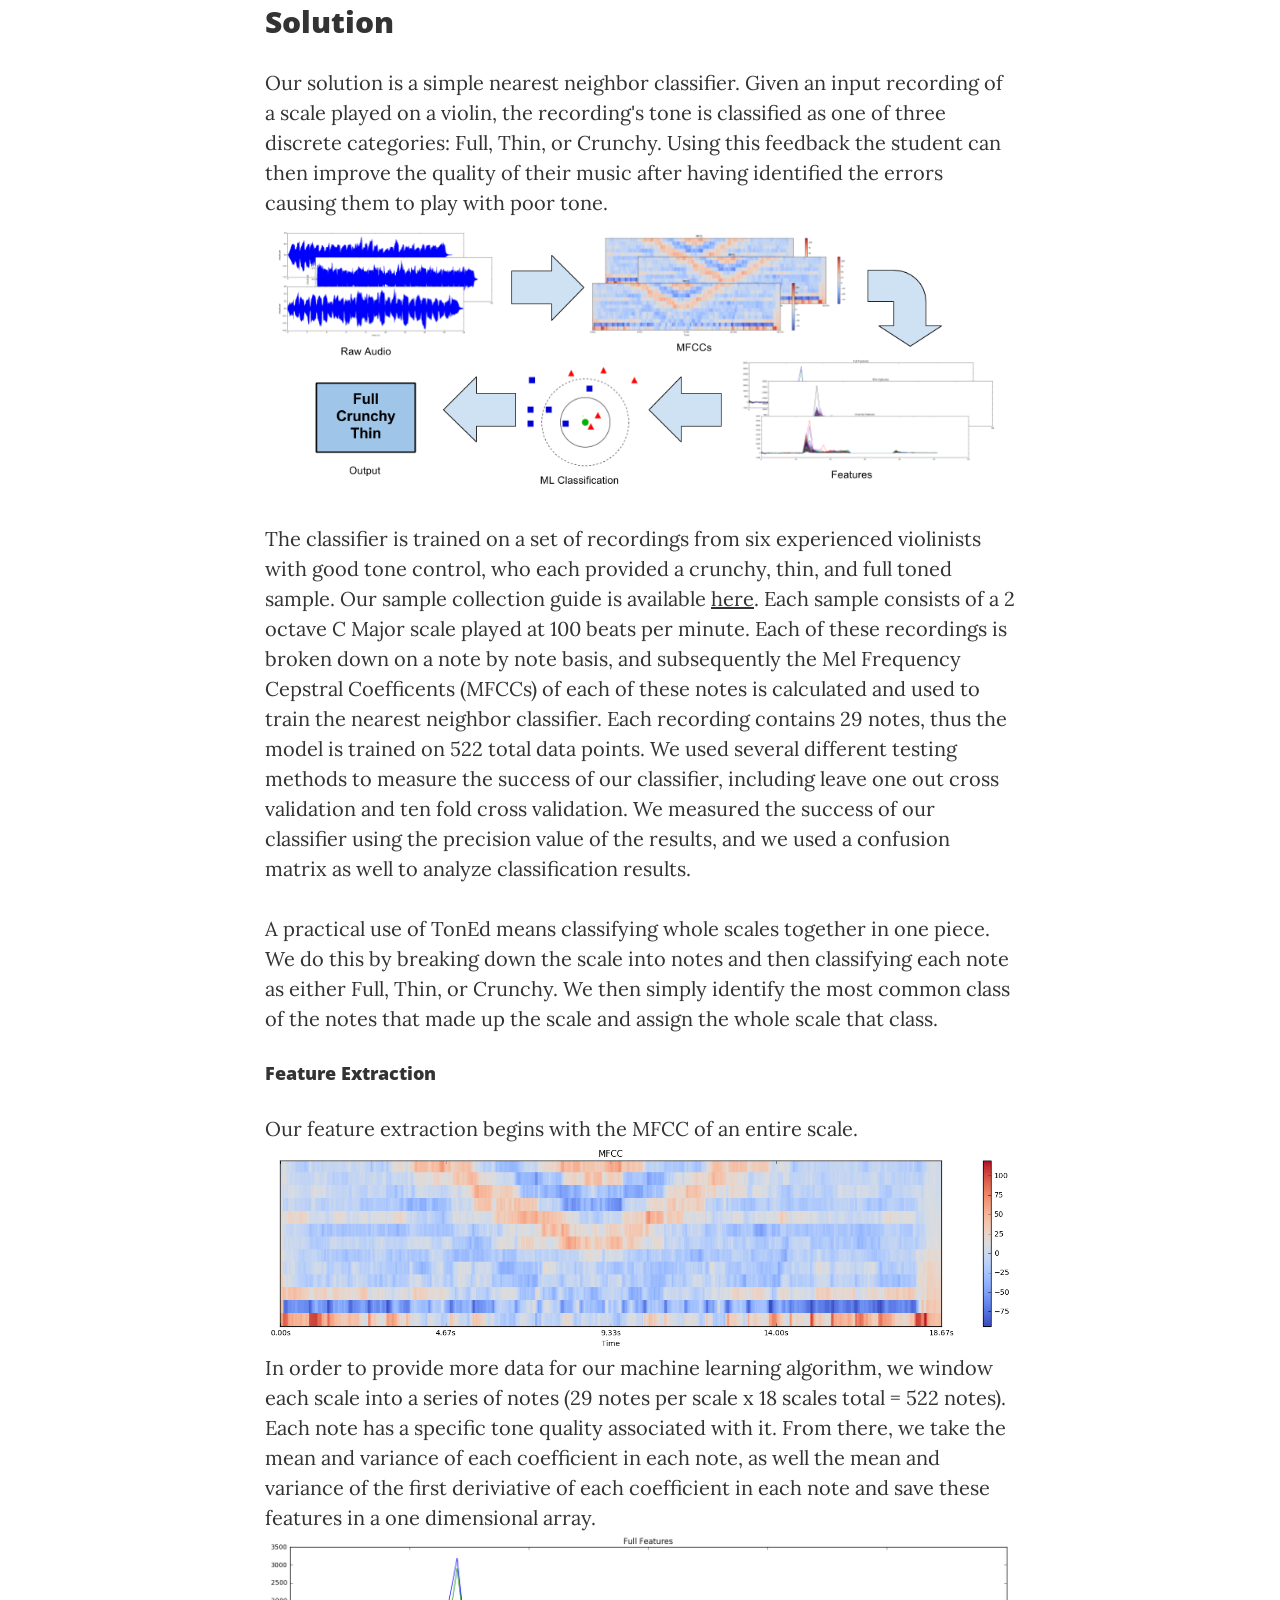
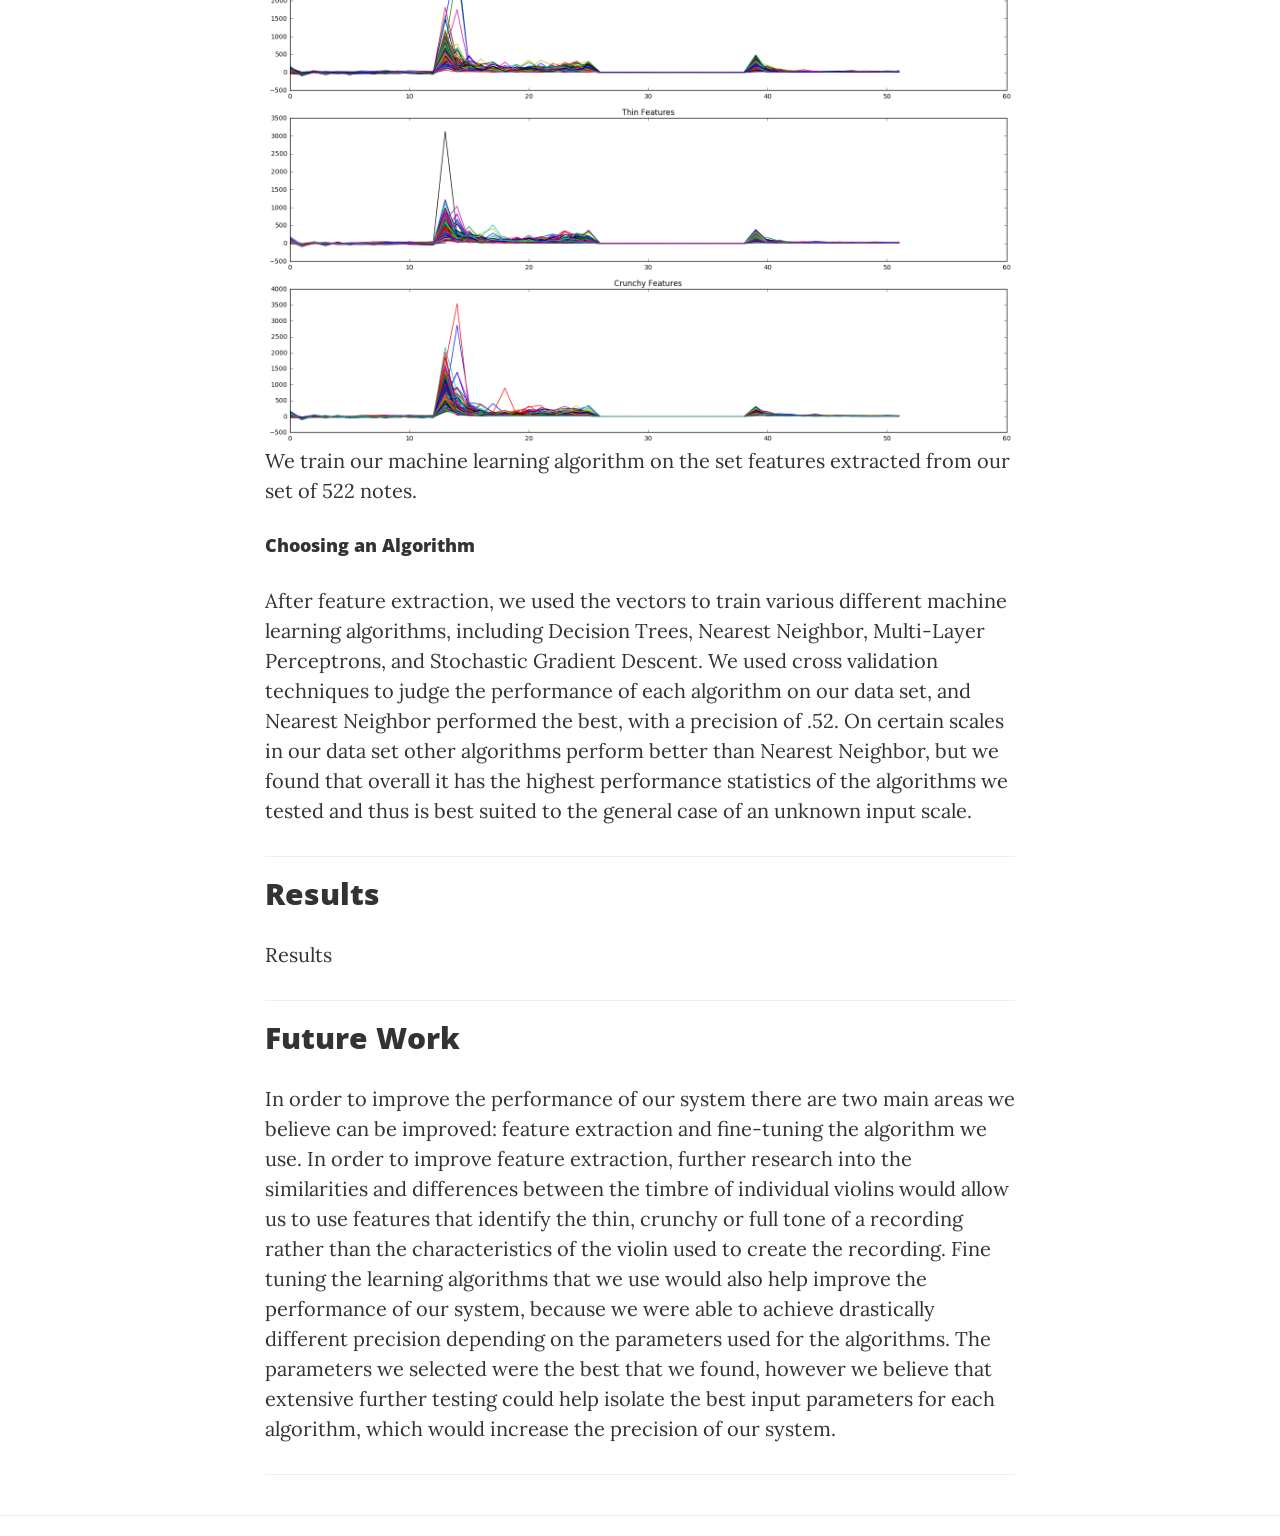
==== commit 78a82a7f: "future work" ====
--- a/Website/index.html
+++ b/Website/index.html
@@ -152,7 +152,7 @@
                     Choosing an Algorithm
                     </h4>
                     <p>
-                    how we landed on Nearest Neighbor (we tried other stuff but nearest neighbor generally works the best)
+                    After feature extraction, we used the vectors to train various different machine learning algorithms, including Decision Trees, Nearest Neighbor, Multi-Layer Perceptrons, and Stochastic Gradient Descent. We used cross validation techniques to judge the performance of each algorithm on our data set, and Nearest Neighbor performed the best, with a precision of .52. On certain scales in our data set other algorithms perform better than Nearest Neighbor, but we found that overall it has the highest performance statistics of the algorithms we tested and thus is best suited to the general case of an unknown input scale. 
                     </p>
 
                 </div>
@@ -161,11 +161,7 @@
                     <h2 class="post-title" id="Results">
                         Results
                     </h2>
-                    <p> Our results are fair but certainly not ready for widespread use. Given the difficult nature of our task, however, we feel that our results show promising signs for future development. The chart below outlines our success with 10 fold cross validation tests with different sets of features and different machine learning algorithms.
-                    <img src='img/results.png' style='width: 100%; height: auto'>
-                    Our cross validation tests give the best results when we use the Nearest Neighbor algorithm and include all of our features, achieving a success rate of about 52%. This is significantly better than guessing, which would yield a rate of about 33%. However, we believe that even better results can be achieved with more work and research.
-                    <br>
-                    Classifying scales yields similar results. We tested our scale classification by holding out a single person's samples from the training set and then classifying each of that person's 3 scales. As we would expect, our scale classification generally reports the correct scale about 60% of the time.
+                    <p> Results
                     </p>
                 </div>
                 <hr>
@@ -173,7 +169,7 @@
                     <h2 class="post-title" id="FutureWork">
                         Future Work
                     </h2>
-                    <p> future work includes doing better feature extraction and also fine tuning ml algorithms for better performance
+                    <p> In order to improve the performance of our system there are two main areas we believe can be improved: feature extraction and fine-tuning the algorithm we use. In order to improve feature extraction, further research into the similarities and differences between the timbre of individual violins would allow us to use features that identify the thin, crunchy or full tone of a recording rather than the characteristics of the violin used to create the recording. Fine tuning the learning algorithms that we use would also help improve the performance of our system, because we were able to achieve drastically different precision depending on the parameters used for the algorithms. The parameters we selected were the best that we found, however we believe that extensive further testing could help isolate the best input parameters for each algorithm, which would increase the precision of our system. 
                     </p>
                 </div>
                 <hr>
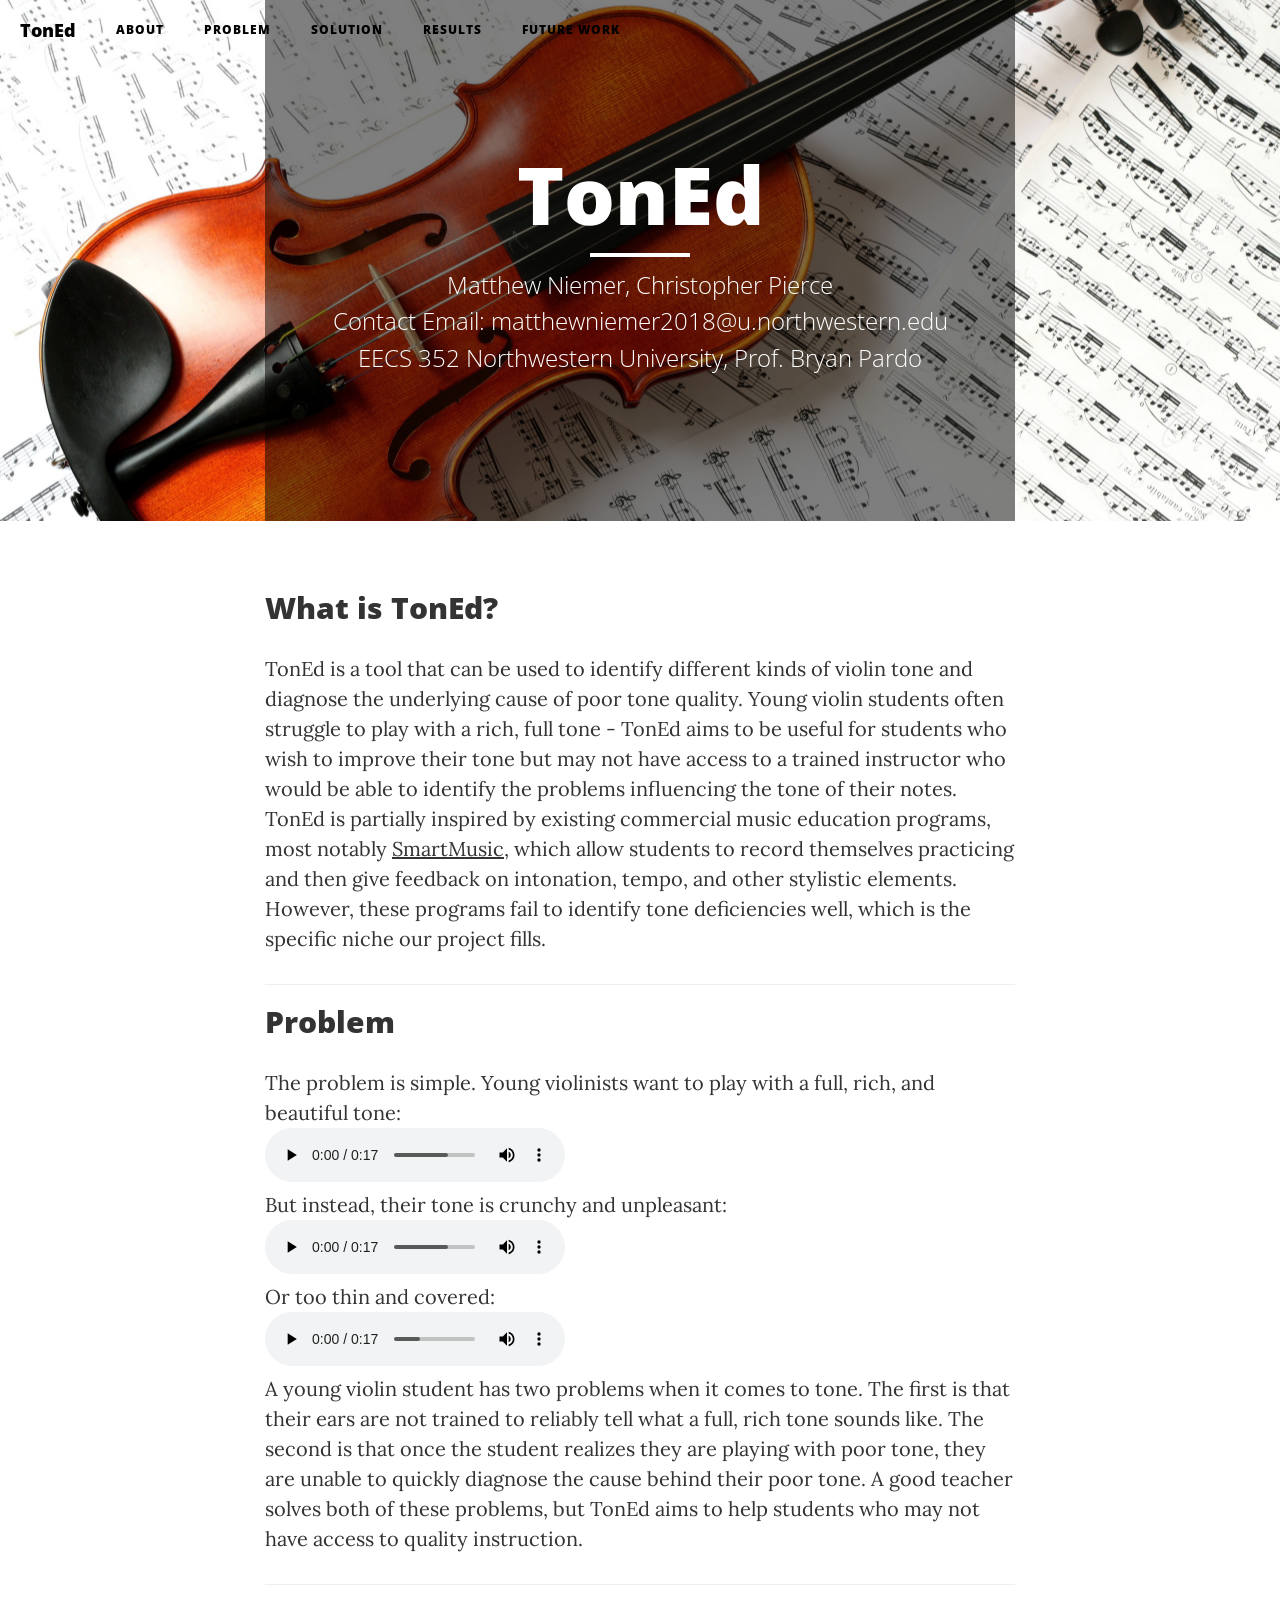
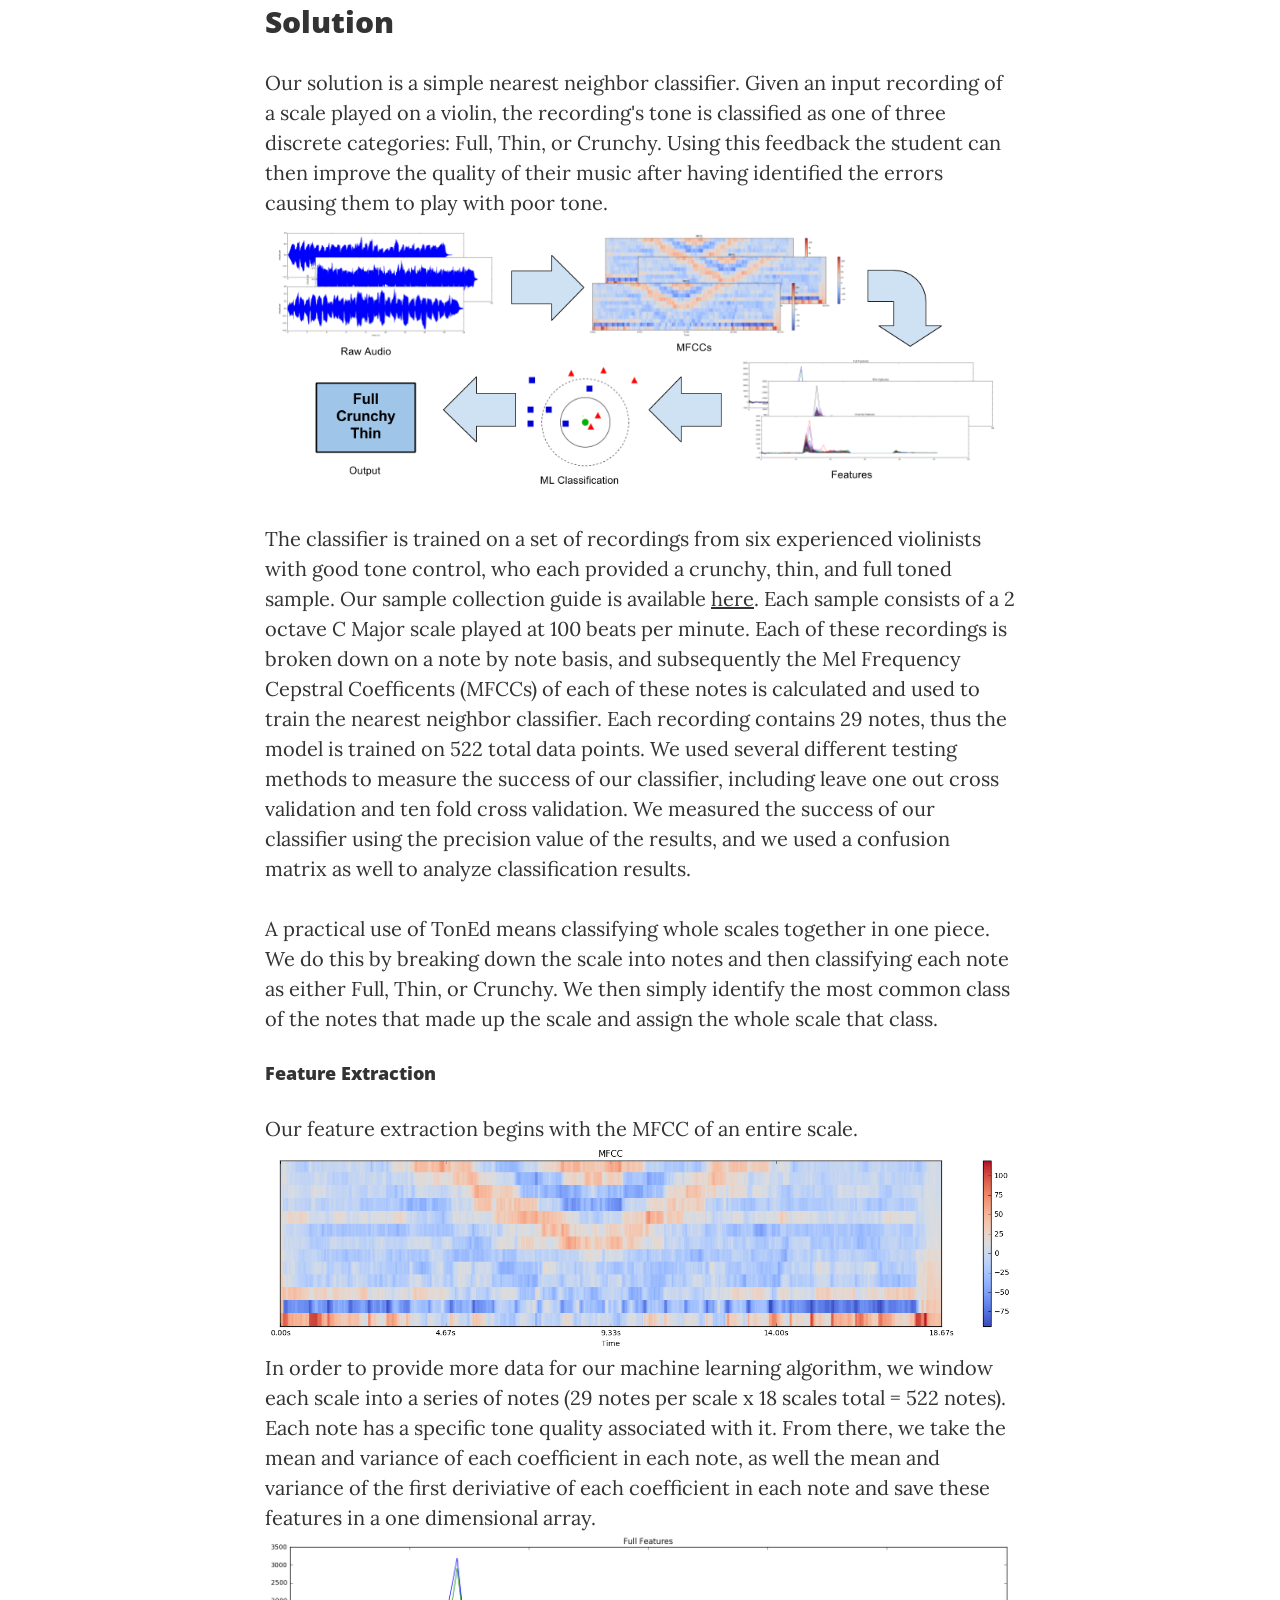
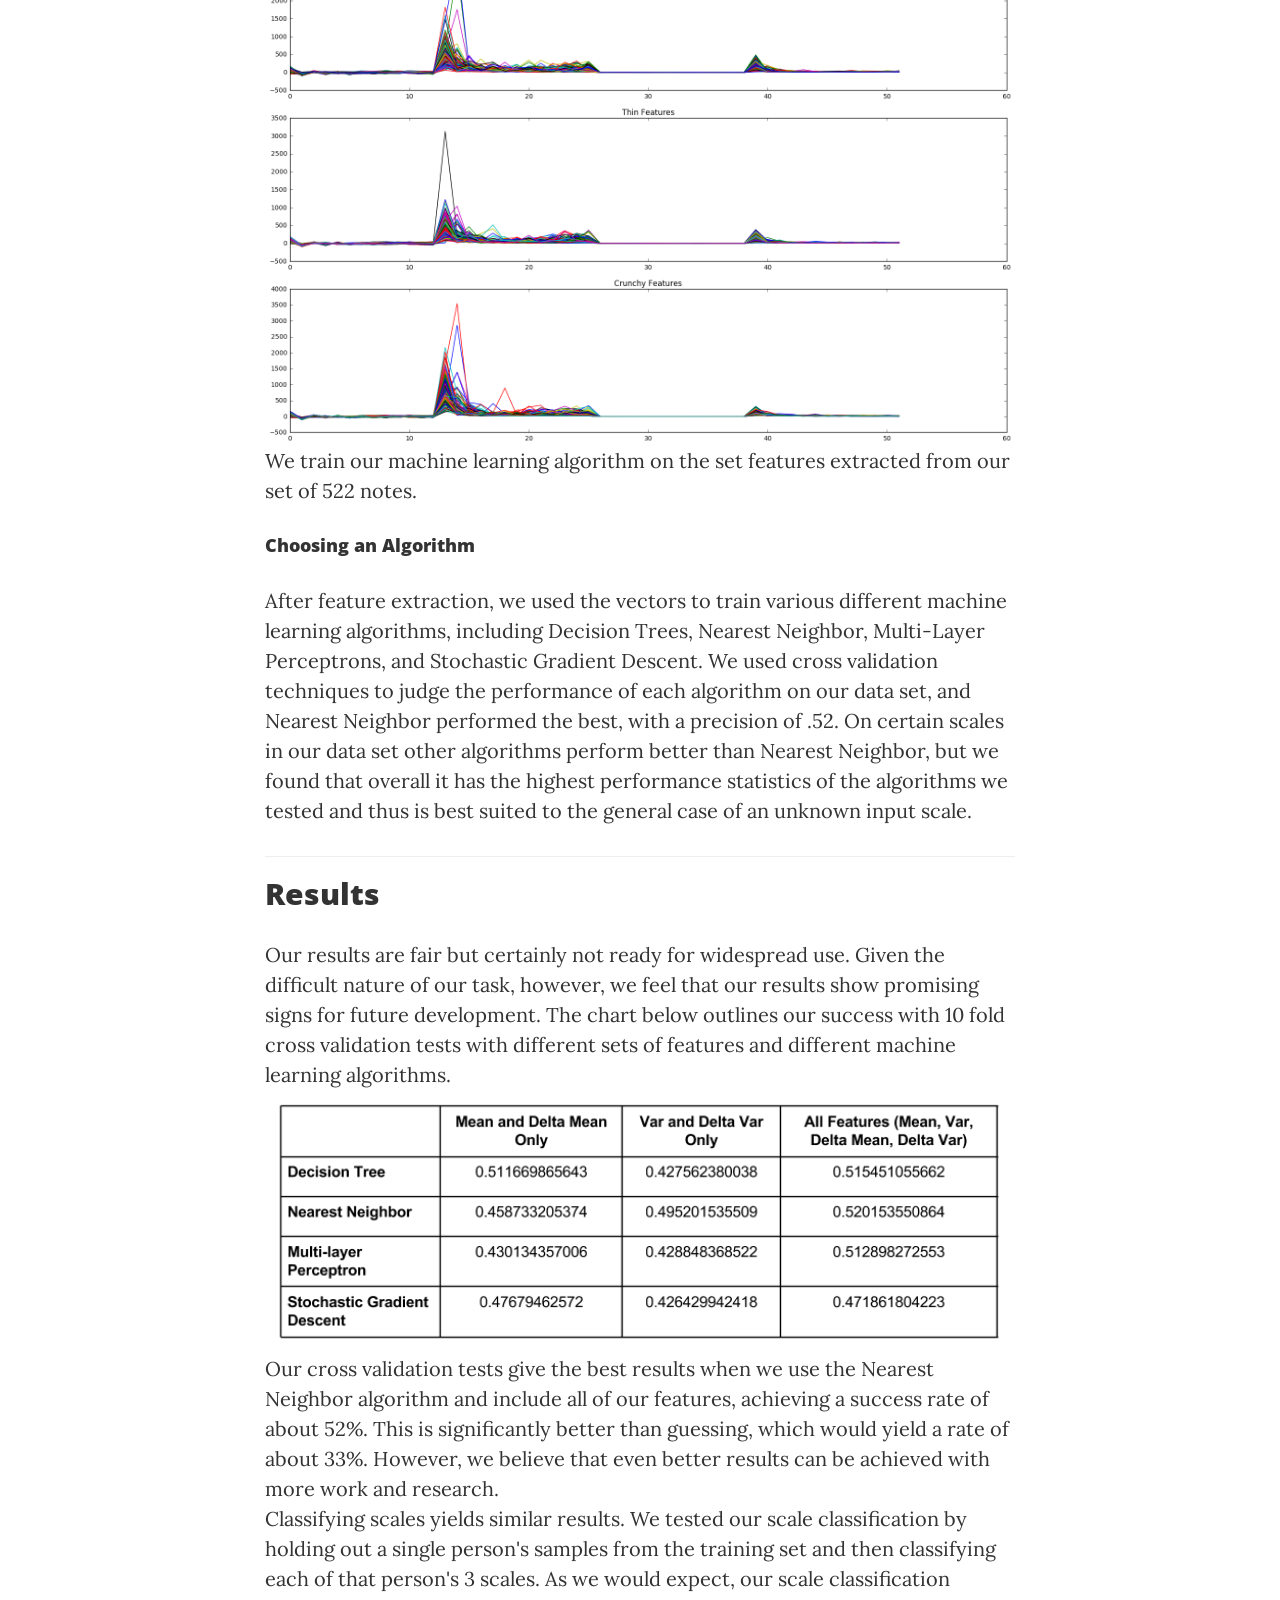
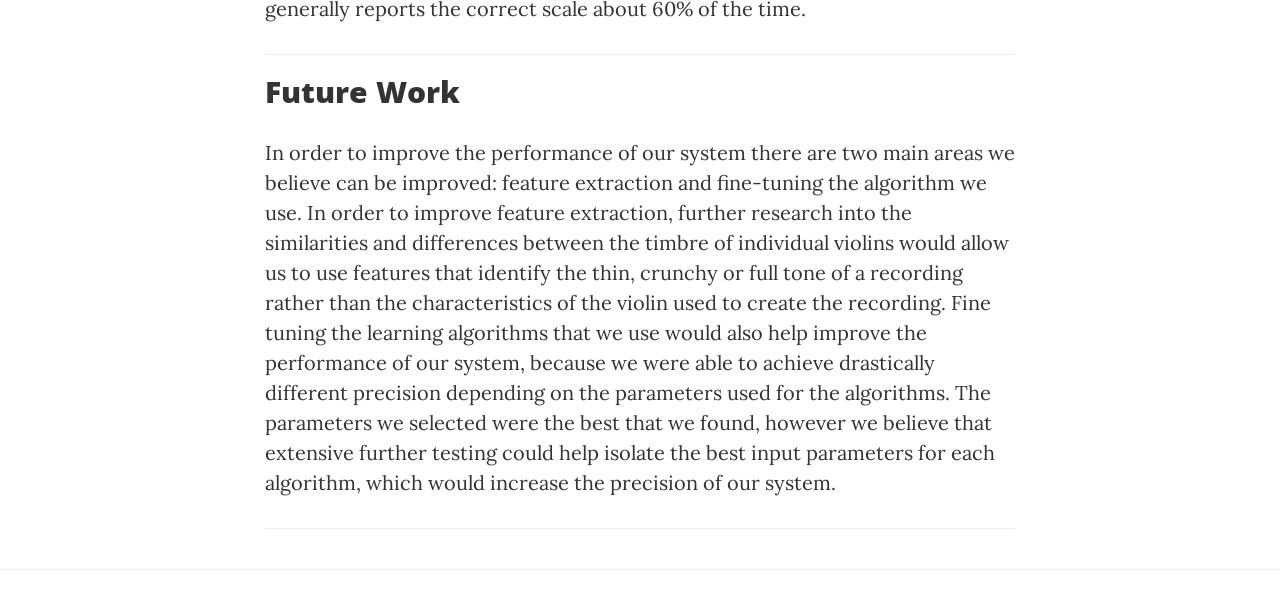
==== commit 6e85153e: "Merge branch 'master' of https://github.com/mniemer/TonEd" ====
--- a/Website/index.html
+++ b/Website/index.html
@@ -161,7 +161,11 @@
                     <h2 class="post-title" id="Results">
                         Results
                     </h2>
-                    <p> Results
+                    <p> Our results are fair but certainly not ready for widespread use. Given the difficult nature of our task, however, we feel that our results show promising signs for future development. The chart below outlines our success with 10 fold cross validation tests with different sets of features and different machine learning algorithms.
+                    <img src='img/results.png' style='width: 100%; height: auto'>
+                    Our cross validation tests give the best results when we use the Nearest Neighbor algorithm and include all of our features, achieving a success rate of about 52%. This is significantly better than guessing, which would yield a rate of about 33%. However, we believe that even better results can be achieved with more work and research.
+                    <br>
+                    Classifying scales yields similar results. We tested our scale classification by holding out a single person's samples from the training set and then classifying each of that person's 3 scales. As we would expect, our scale classification generally reports the correct scale about 60% of the time.
                     </p>
                 </div>
                 <hr>
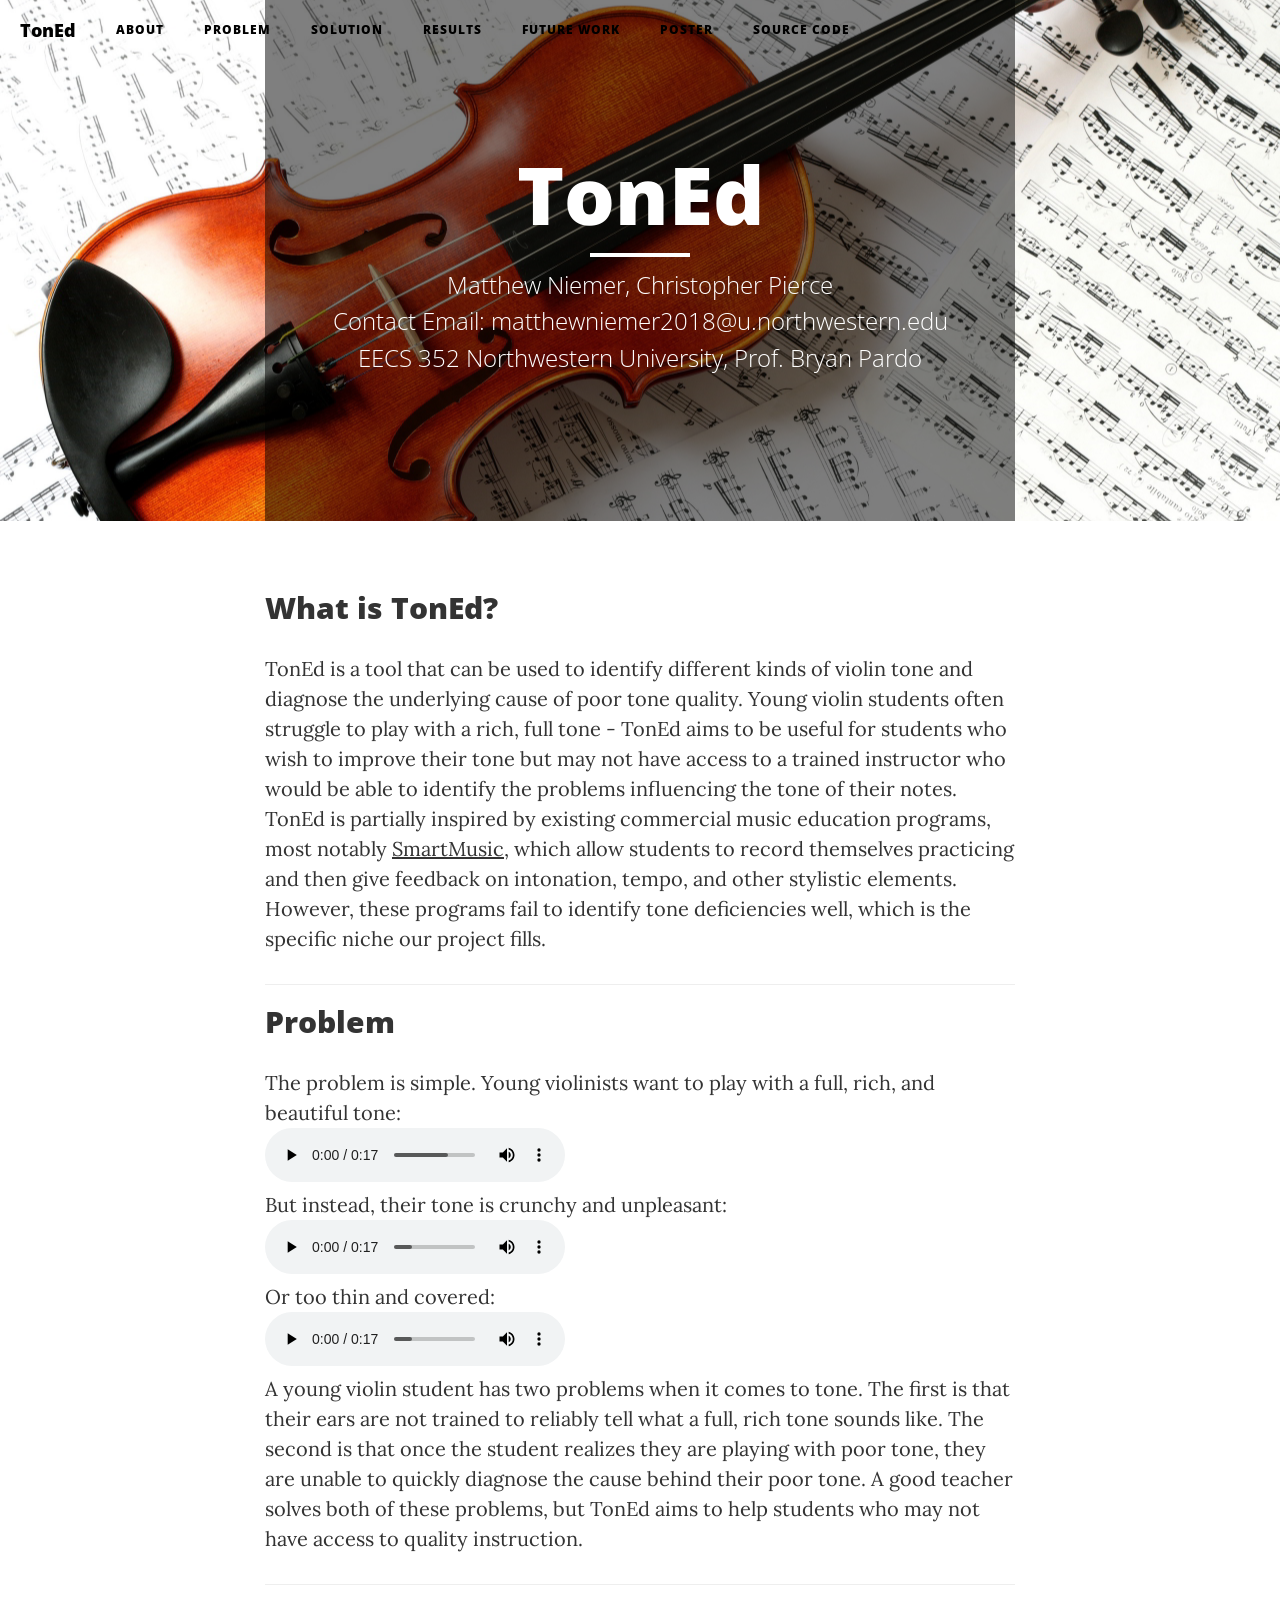
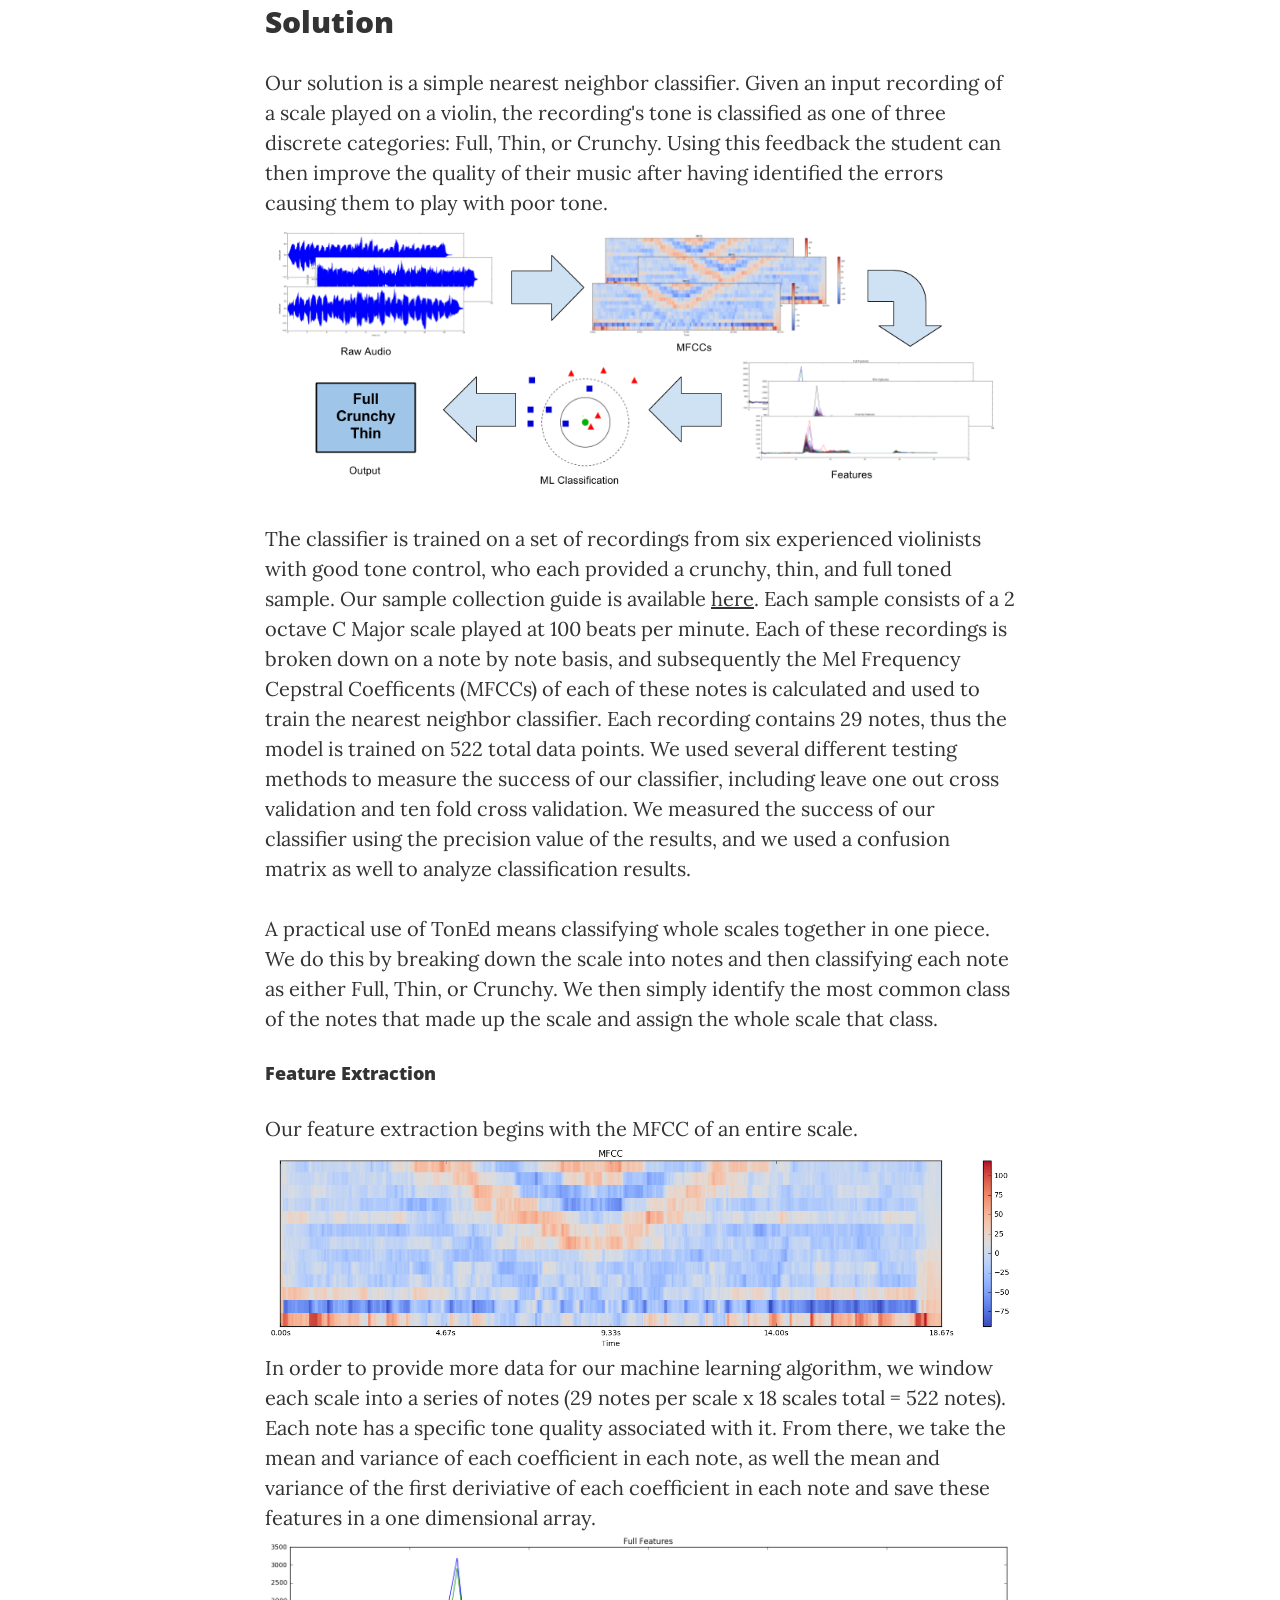
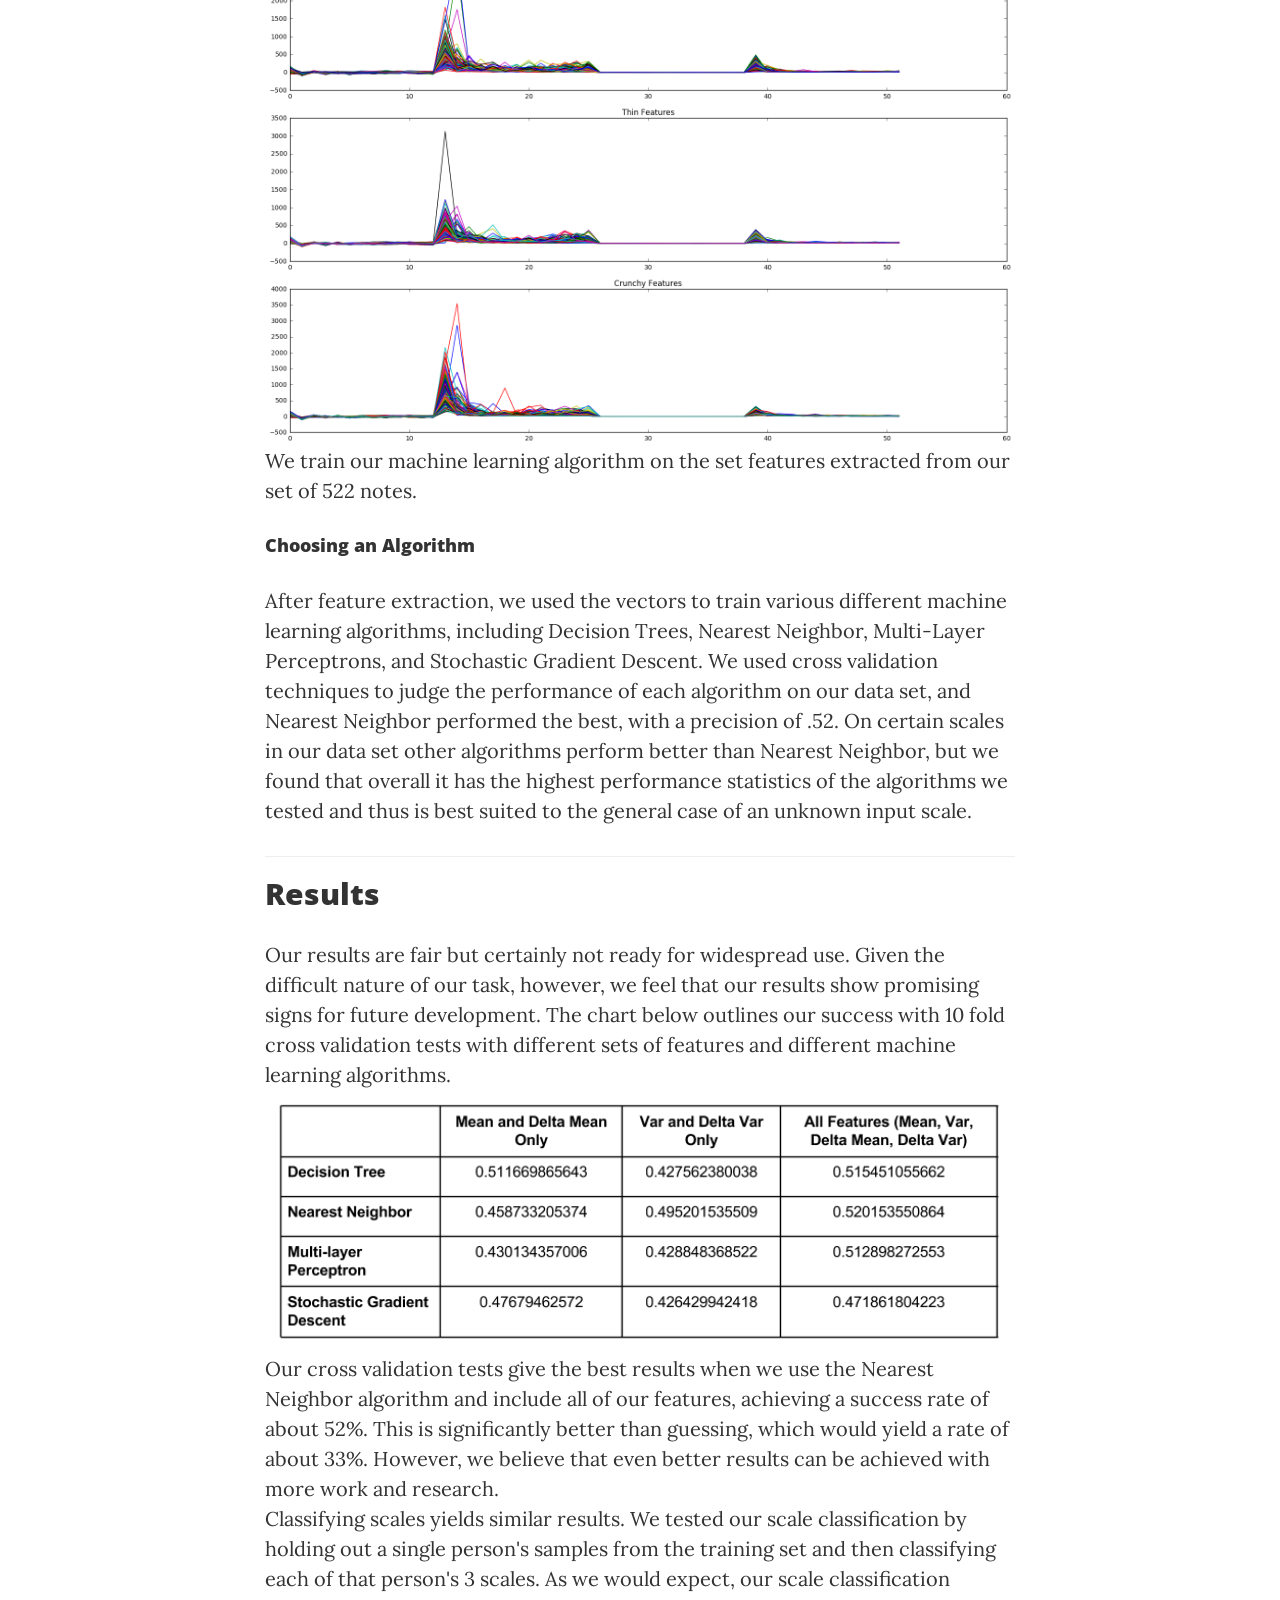
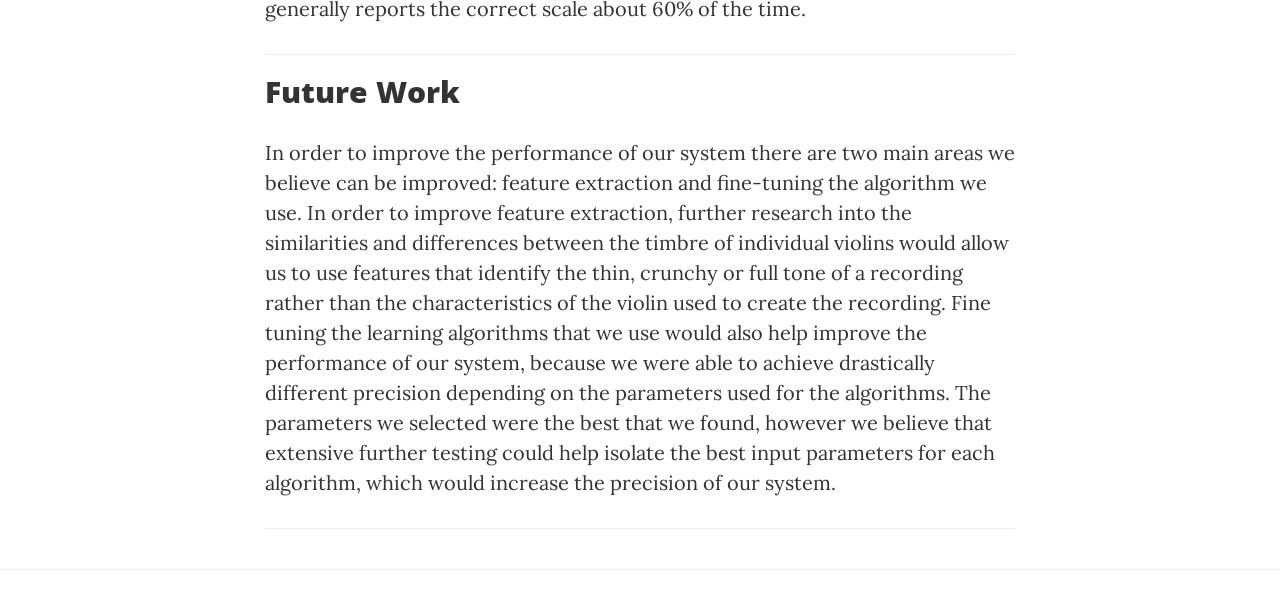
==== commit 0bfc839f: "almost done" ====
--- a/Website/index.html
+++ b/Website/index.html
@@ -60,6 +60,12 @@
                     </li>
                     <li>
                         <a href="#FutureWork">Future Work</a>
+                    </li>
+                    <li>
+                        <a href="TonEdPoster.pdf">Poster</a>
+                    </li>
+                    <li>
+                        <a href="https://github.com/mniemer/TonEd">Source Code</a>
                     </li>
                 </ul>
             </div>
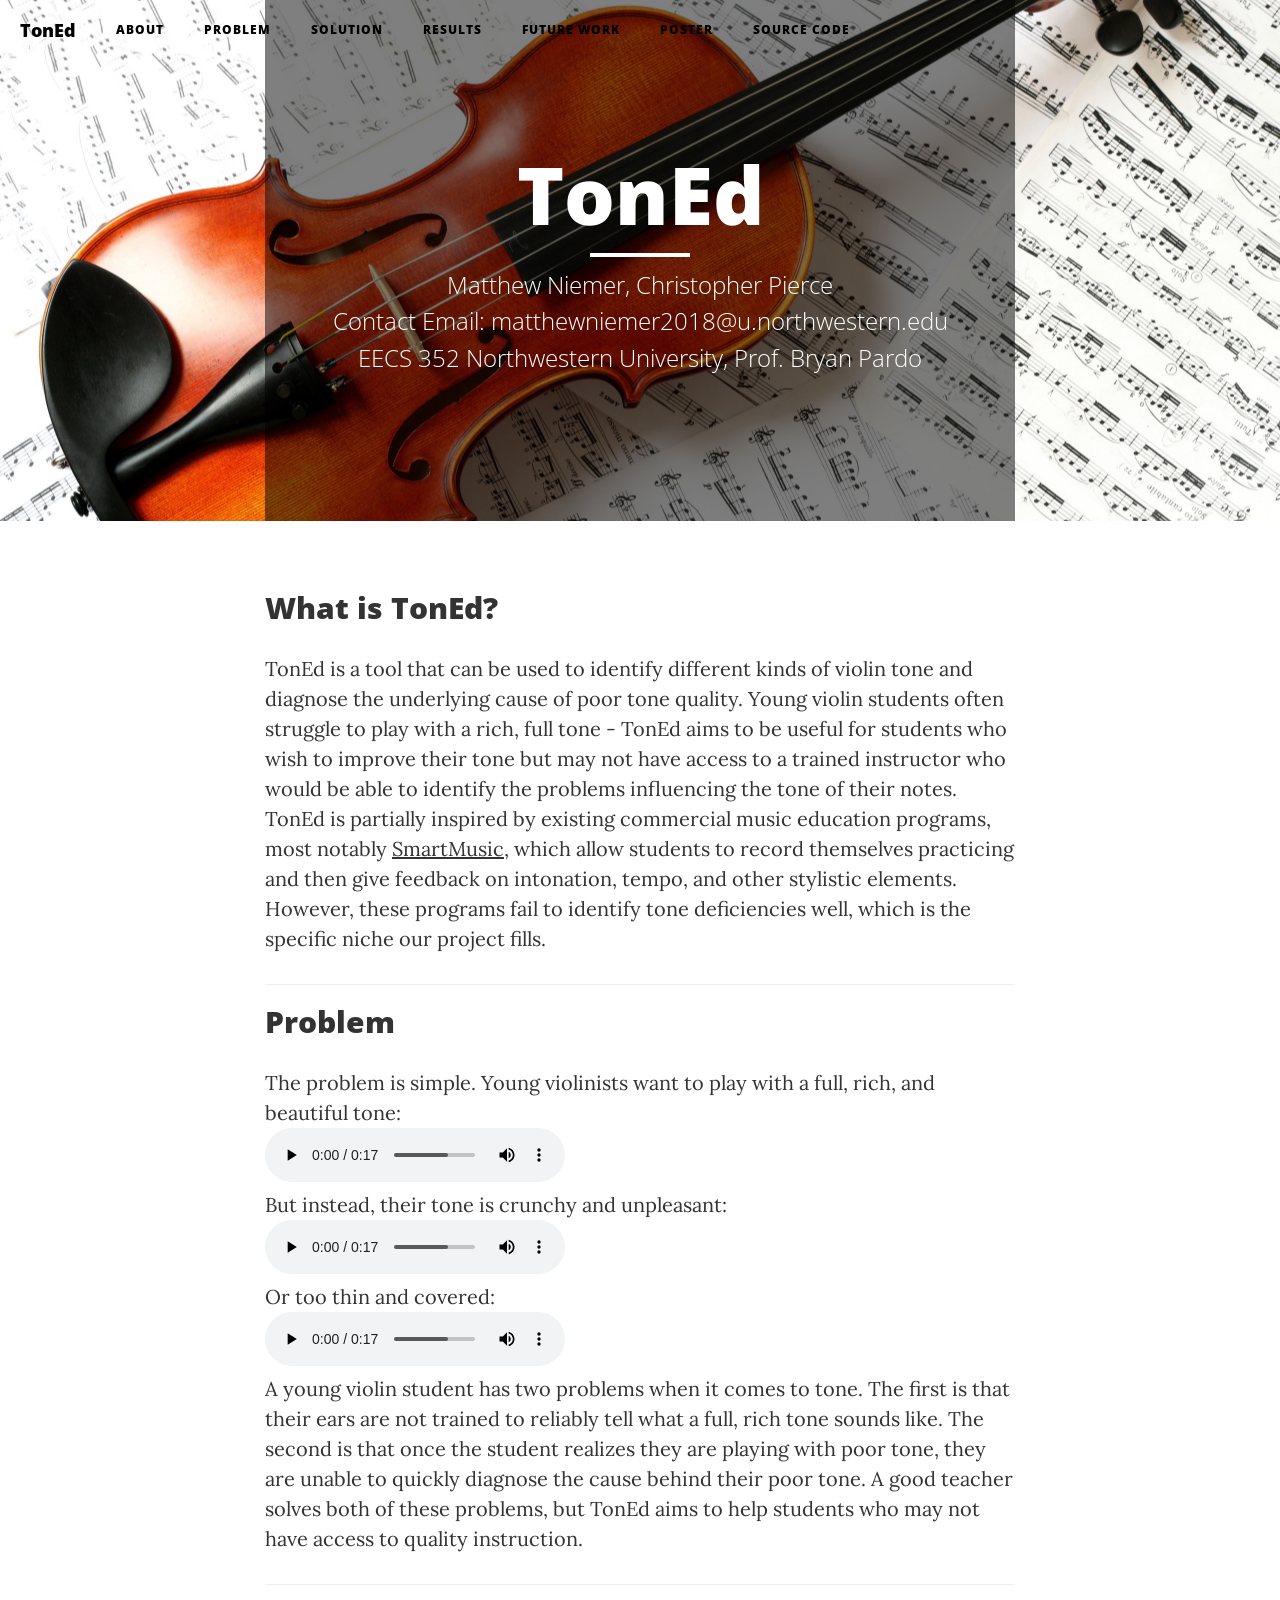
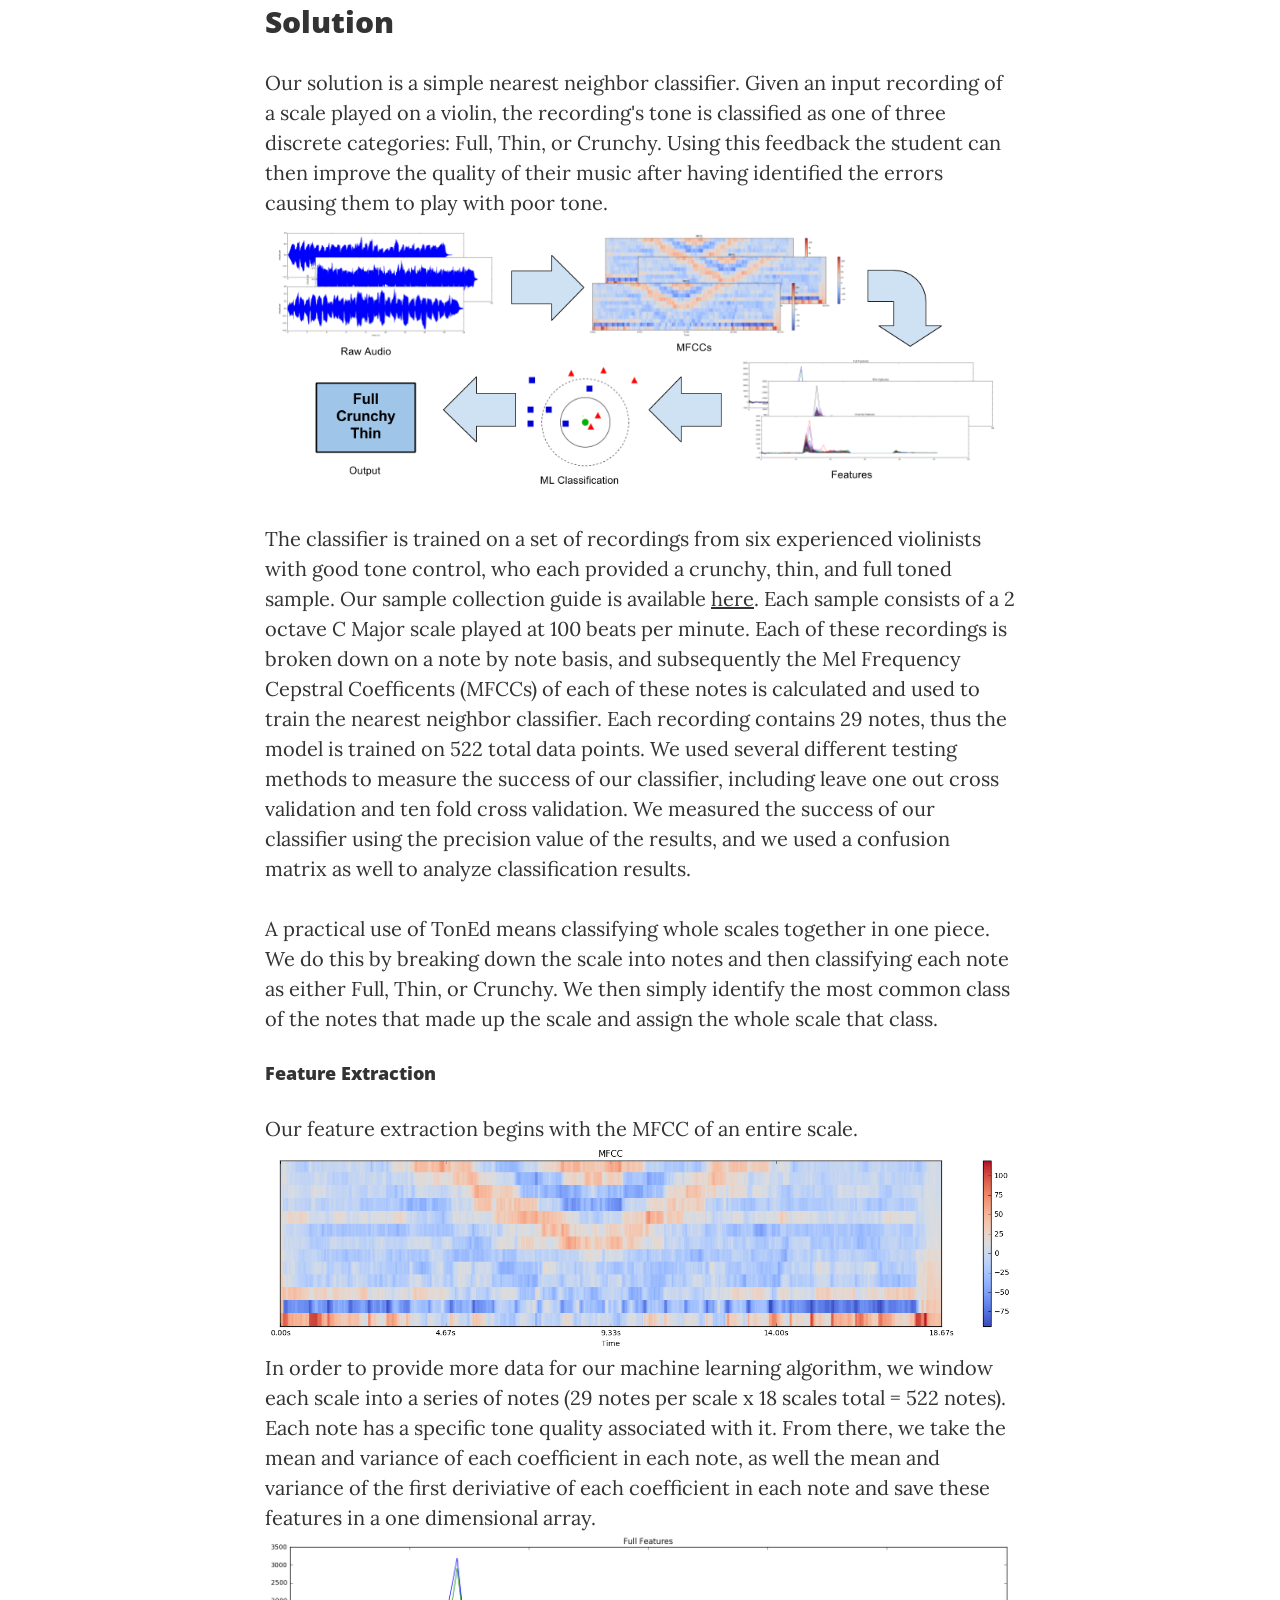
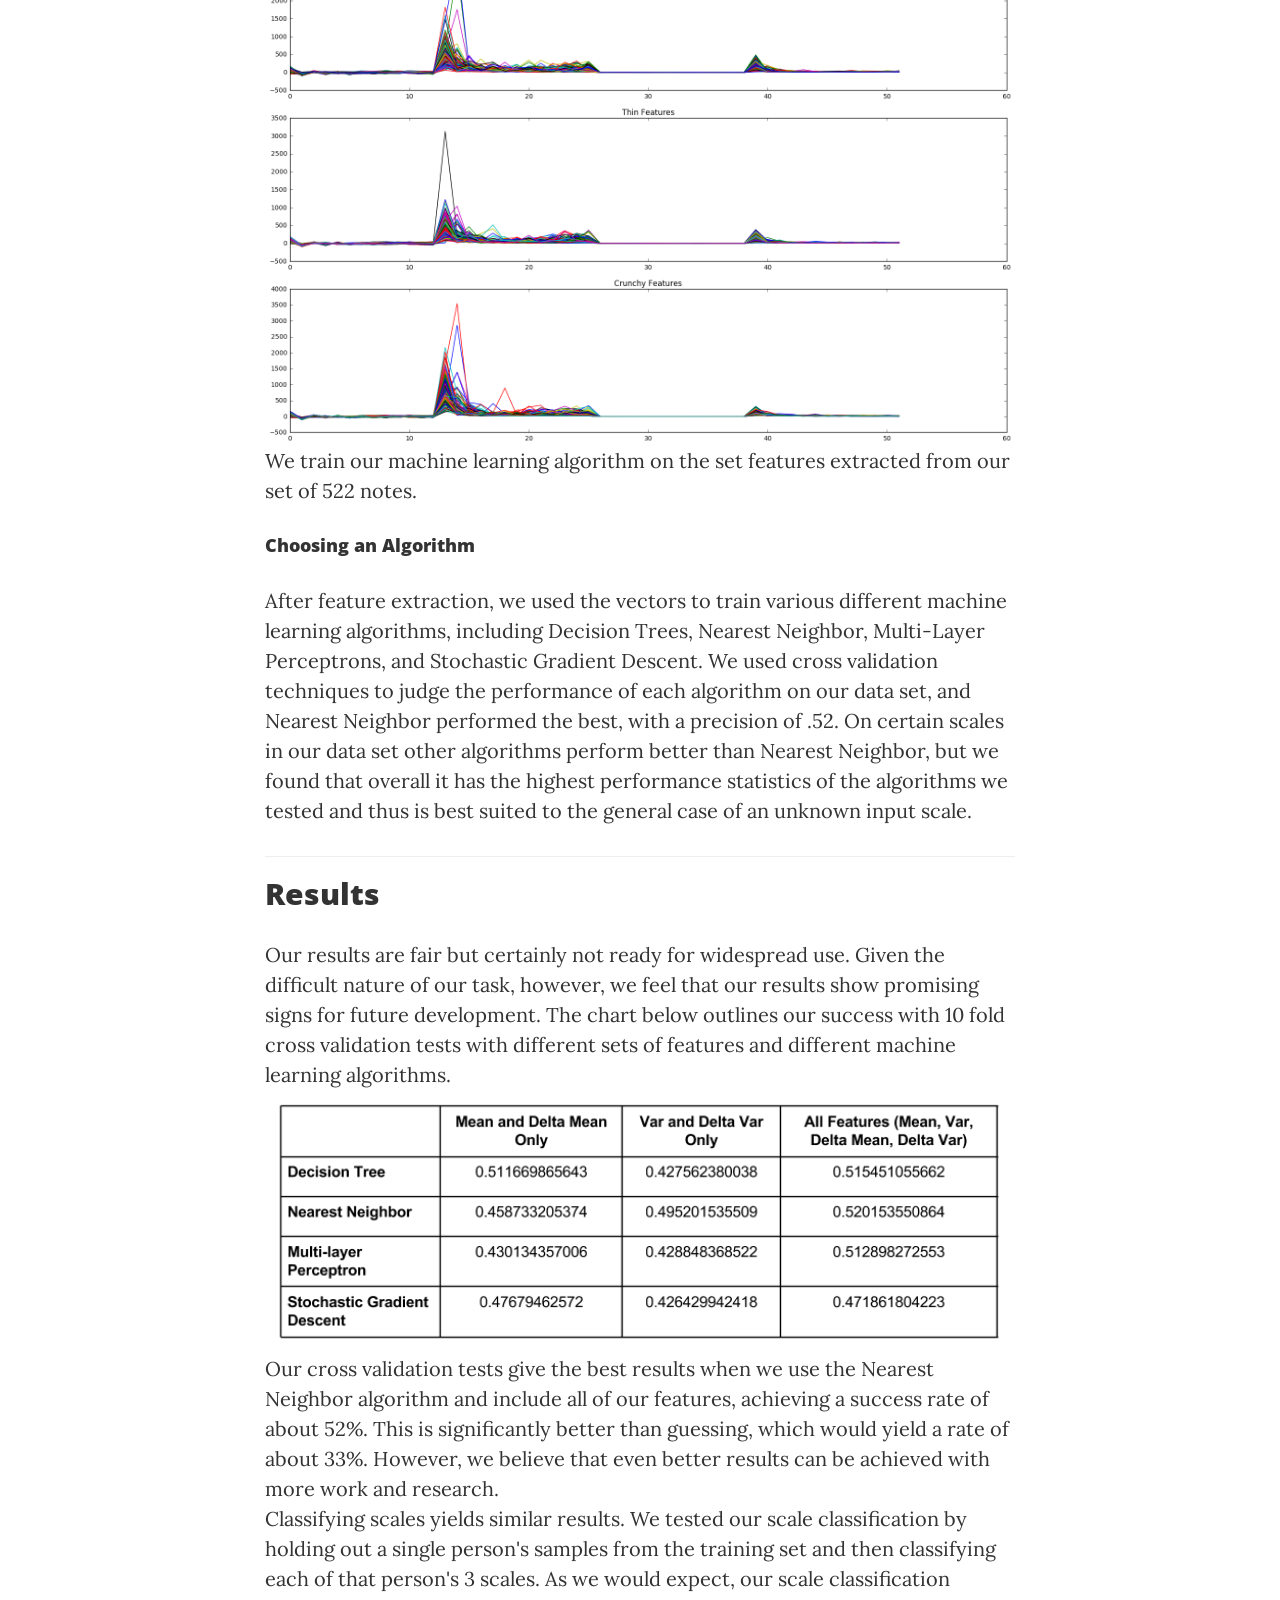
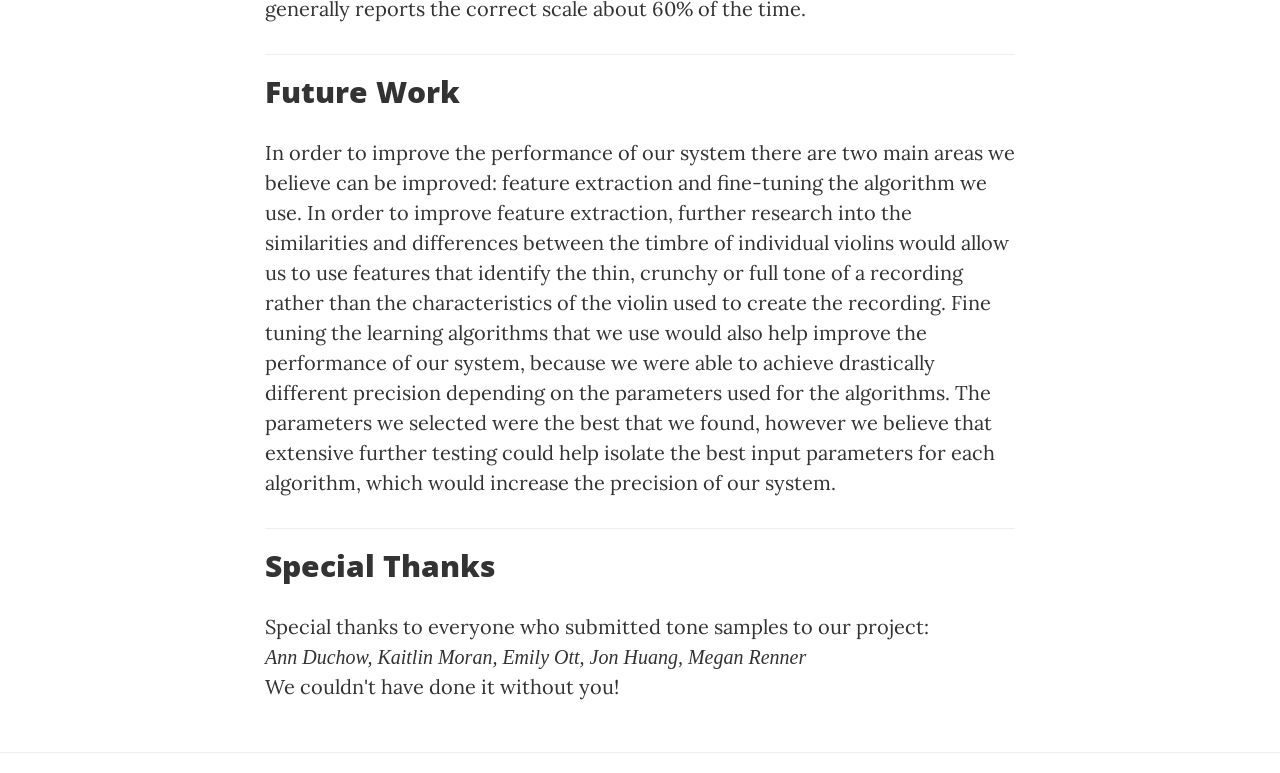
==== commit 25840945: "added demo" ====
--- a/Website/index.html
+++ b/Website/index.html
@@ -183,6 +183,17 @@
                     </p>
                 </div>
                 <hr>
+                <div class="post-preview">
+                    <h2 class="post-title" id="SpecialThanks">
+                        Special Thanks
+                    </h2>
+                    <p>
+                    Special thanks to everyone who submitted tone samples to our project: <br>
+                    <i>Ann Duchow, Kaitlin Moran, Emily Ott, Jon Huang, Megan Renner</i>
+                    <br>
+                    We couldn't have done it without you!
+                    </p>
+                </div>
 
             </div>
         </div>
